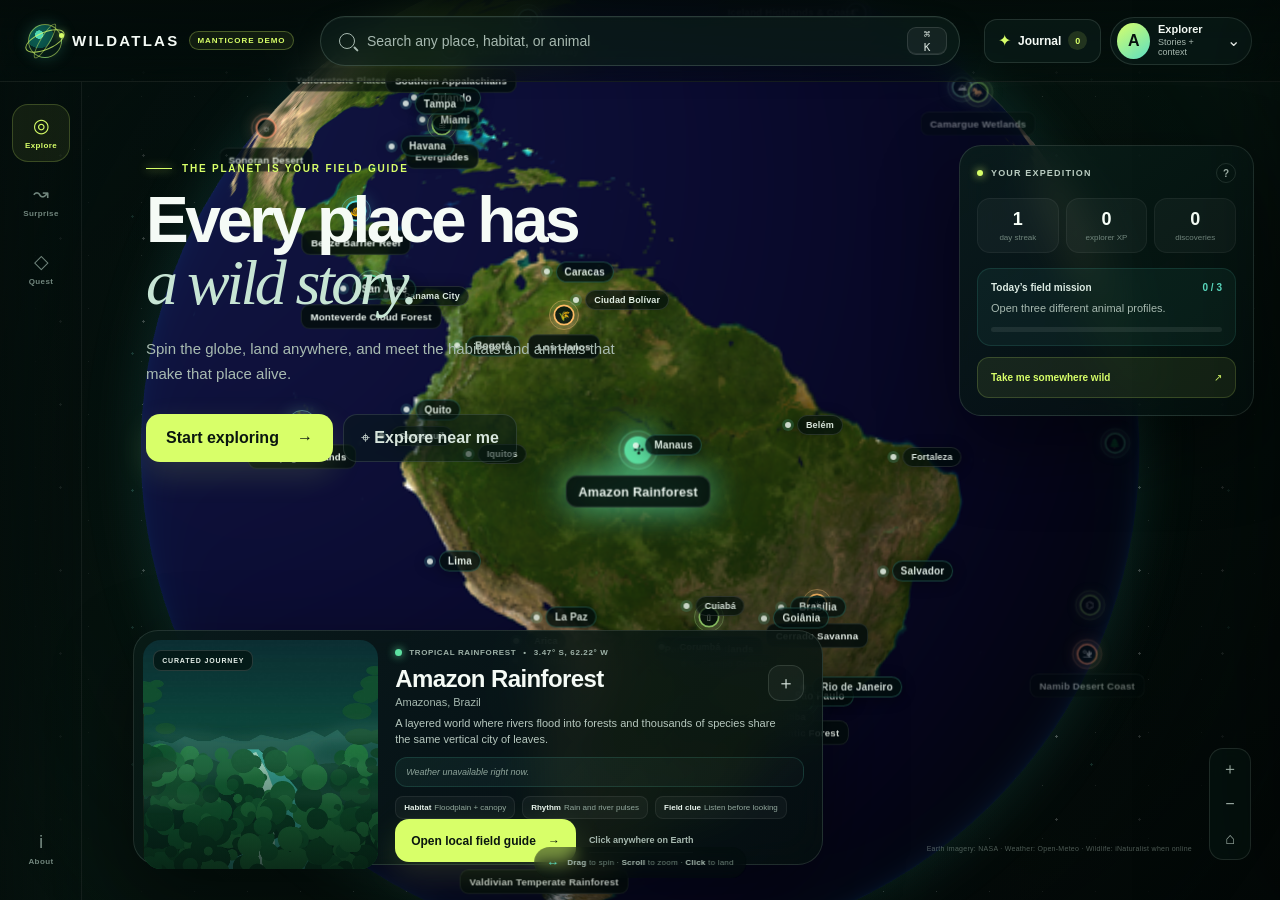
==== atlas.html @ d98843e4 "Initial commit: Manticore Field Node site and WildAtlas demo. Co-authored-by: Cursor <cursoragent@cu" ====
<!doctype html>
<html lang="en">
<head>
  <meta charset="utf-8" />
  <meta name="viewport" content="width=device-width, initial-scale=1, viewport-fit=cover" />
  <meta name="theme-color" content="#071410" />
  <meta name="description" content="WildAtlas is an immersive 3D globe and personalized wildlife encyclopedia prototype." />
  <title>WildAtlas Atlas — Habitat demo</title>
  <link rel="icon" href="data:image/svg+xml,%3Csvg xmlns='http://www.w3.org/2000/svg' viewBox='0 0 64 64'%3E%3Ccircle cx='32' cy='32' r='28' fill='%230b2a24'/%3E%3Cpath d='M18 35c8-1 8-10 16-12 8-2 13 5 15 10-2 11-10 18-20 18-6 0-11-3-15-7 1-3 2-6 4-9Z' fill='%23d8ff69'/%3E%3Cpath d='M14 28c4-10 13-16 23-15 1 4-1 7-5 9-7 3-8 7-18 6Z' fill='%235de0c5'/%3E%3C/svg%3E" />
  <link rel="stylesheet" href="atlas.css" />
</head>
<body>
  <div id="app" class="app-shell">
    <div class="space" aria-hidden="true"></div>
    <canvas id="globeCanvas" aria-label="Interactive three-dimensional globe. Drag to rotate, scroll to zoom, or click a location to explore nearby wildlife."></canvas>
    <div id="markerLayer" class="marker-layer" aria-hidden="false"></div>

    <header class="topbar">
      <button class="brand" id="homeButton" aria-label="WildAtlas home">
        <span class="brand-mark" aria-hidden="true"><span></span></span>
        <span class="brand-word">WILDATLAS</span>
        <span class="beta-pill">MANTICORE DEMO</span>
      </button>

      <button class="search-trigger" id="searchTrigger" aria-haspopup="dialog" aria-controls="searchOverlay">
        <span class="search-icon" aria-hidden="true"></span>
        <span class="search-placeholder">Search any place, habitat, or animal</span>
        <kbd><span class="desktop-key">⌘</span>K</kbd>
      </button>

      <div class="top-actions">
        <button class="icon-button journal-button" id="journalButton" aria-label="Open field journal">
          <span aria-hidden="true">✦</span>
          <span class="button-label">Journal</span>
          <span class="badge-count" id="journalCount">0</span>
        </button>
        <button class="profile-button" id="profileButton" aria-label="Open learning preferences" aria-expanded="false">
          <span class="profile-orbit" aria-hidden="true">A</span>
          <span class="profile-copy"><strong>Explorer</strong><small id="profileLevelLabel">Personalized</small></span>
          <span aria-hidden="true">⌄</span>
        </button>
      </div>
    </header>

    <nav class="side-rail" aria-label="Primary">
      <button class="rail-button active" data-nav="explore" aria-label="Explore globe" title="Explore">
        <span aria-hidden="true">◎</span><small>Explore</small>
      </button>
      <button class="rail-button" data-nav="surprise" aria-label="Surprise me with a location" title="Surprise me">
        <span aria-hidden="true">↝</span><small>Surprise</small>
      </button>
      <button class="rail-button" data-nav="quests" aria-label="View daily quest" title="Daily quest">
        <span aria-hidden="true">◇</span><small>Quest</small>
      </button>
      <button class="rail-button" data-nav="about" aria-label="About WildAtlas" title="About">
        <span aria-hidden="true">i</span><small>About</small>
      </button>
    </nav>

    <main class="experience" aria-live="polite">
      <section class="hero-copy" id="heroCopy">
        <p class="eyebrow"><span></span> THE PLANET IS YOUR FIELD GUIDE</p>
        <h1>Every place has<br /><em>a wild story.</em></h1>
        <p class="hero-sub">Spin the globe, land anywhere, and meet the habitats and animals that make that place alive.</p>
        <div class="hero-actions">
          <button class="primary-button" id="startExploring">Start exploring <span aria-hidden="true">→</span></button>
          <button class="ghost-button" id="useLocation"><span aria-hidden="true">⌖</span> Explore near me</button>
        </div>
      </section>

      <aside class="mission-card" id="missionCard" aria-label="Learning progress">
        <div class="mission-topline">
          <span class="live-dot"></span>
          <span>YOUR EXPEDITION</span>
          <button class="tiny-button" id="missionInfo" aria-label="About expeditions">?</button>
        </div>
        <div class="streak-row">
          <div><strong id="streakValue">1</strong><span>day streak</span></div>
          <div><strong id="xpValue">0</strong><span>explorer XP</span></div>
          <div><strong id="discoveriesValue">0</strong><span>discoveries</span></div>
        </div>
        <div class="quest-block">
          <div class="quest-heading"><span>Today’s field mission</span><strong id="questProgressLabel">0 / 3</strong></div>
          <p>Open three different animal profiles.</p>
          <div class="progress-track"><span id="questProgressBar"></span></div>
        </div>
        <button class="mission-button" id="surpriseButton">Take me somewhere wild <span aria-hidden="true">↗</span></button>
      </aside>

      <section class="place-card" id="placeCard" aria-label="Selected location">
        <div class="place-image-wrap">
          <img id="placeImage" src="assets/biome-rainforest.jpg" alt="Stylized tropical rainforest habitat" />
          <span class="image-badge" id="placeImageBadge">CURATED JOURNEY</span>
        </div>
        <div class="place-content">
          <div class="place-kicker">
            <span class="biome-dot" id="biomeDot"></span>
            <span id="placeBiome">Tropical rainforest</span>
            <span>•</span>
            <span id="placeCoords">3.47° S, 62.22° W</span>
          </div>
          <div class="place-title-row">
            <div>
              <h2 id="placeName">Amazon Rainforest</h2>
              <p id="placeRegion">Amazonas, Brazil</p>
            </div>
            <button class="round-save" id="savePlaceButton" aria-label="Save location to field journal">＋</button>
          </div>
          <p class="place-summary" id="placeSummary">A layered world where rivers flood into forests and thousands of species share the same vertical city of leaves.</p>
          <div class="place-weather" id="placeWeather" aria-live="polite">
            <span class="weather-loading">Loading local weather…</span>
          </div>
          <div class="place-stats" id="placeStats"></div>
          <div class="place-actions">
            <button class="primary-button compact" id="openGuideButton">Open local field guide <span aria-hidden="true">→</span></button>
            <button class="text-button" id="dropPinHint">Click anywhere on Earth</button>
          </div>
        </div>
      </section>
    </main>

    <div class="globe-hud" aria-label="Globe controls">
      <button id="zoomIn" aria-label="Zoom in">＋</button>
      <button id="zoomOut" aria-label="Zoom out">−</button>
      <button id="resetGlobe" aria-label="Reset globe view">⌂</button>
    </div>

    <div class="interaction-hint" id="interactionHint">
      <span class="drag-glyph" aria-hidden="true">↔</span>
      <span><strong>Drag</strong> to spin · <strong>Scroll</strong> to zoom · <strong>Click</strong> to land</span>
    </div>

    <div class="data-credit">Earth imagery: NASA · Weather: Open-Meteo · Wildlife: iNaturalist when online</div>

    <div class="profile-popover" id="profilePopover" hidden>
      <div class="popover-head">
        <div><small>YOUR LEARNING LENS</small><h3>Make every field guide yours</h3></div>
        <button class="close-mini" data-close="profile" aria-label="Close preferences">×</button>
      </div>
      <label class="field-label" for="learningLevel">Explanation depth</label>
      <select id="learningLevel">
        <option value="curious">Curious — visual and quick</option>
        <option value="explorer" selected>Explorer — stories and context</option>
        <option value="naturalist">Naturalist — scientific detail</option>
      </select>
      <fieldset>
        <legend>Prioritize what you love</legend>
        <div class="interest-grid" id="interestGrid">
          <label><input type="checkbox" value="Bird" /> <span>Birds</span></label>
          <label><input type="checkbox" value="Mammal" checked /> <span>Mammals</span></label>
          <label><input type="checkbox" value="Marine" /> <span>Ocean life</span></label>
          <label><input type="checkbox" value="Small life" /> <span>Tiny worlds</span></label>
          <label><input type="checkbox" value="Plant" /> <span>Plants</span></label>
        </div>
      </fieldset>
      <p class="privacy-note">Saved only in this browser. No account required.</p>
    </div>

    <div class="overlay search-overlay" id="searchOverlay" role="dialog" aria-modal="true" aria-labelledby="searchTitle" hidden>
      <div class="overlay-backdrop" data-close="search"></div>
      <section class="search-panel">
        <div class="search-panel-head">
          <div class="search-input-shell">
            <span class="search-icon" aria-hidden="true"></span>
            <input id="searchInput" type="search" autocomplete="off" spellcheck="false" placeholder="Try “Borneo”, “polar bear”, or 40.7, -74.0" aria-label="Search locations and animals" />
            <button id="clearSearch" aria-label="Clear search">×</button>
          </div>
          <button class="escape-button" data-close="search">ESC</button>
        </div>
        <div class="search-body">
          <div class="search-main">
            <div class="section-heading"><span id="searchTitle">Explore the living planet</span><small id="searchStatus">CURATED + LIVE PLACE SEARCH</small></div>
            <div id="searchResults" class="search-results"></div>
          </div>
          <aside class="search-aside">
            <p class="aside-label">FEATURED JOURNEYS</p>
            <div class="journey-list" id="journeyList"></div>
            <div class="search-tip"><span>⌁</span><p><strong>Land precisely</strong><br />Paste latitude and longitude to build a field guide around any point.</p></div>
          </aside>
        </div>
      </section>
    </div>

    <aside class="guide-panel" id="guidePanel" aria-hidden="true" aria-label="Local field guide">
      <div class="guide-scroll">
        <header class="guide-hero" id="guideHero">
          <div class="guide-hero-shade"></div>
          <button class="guide-close" id="closeGuide" aria-label="Close field guide">×</button>
          <div class="guide-hero-copy">
            <p id="guideEyebrow">LOCAL FIELD GUIDE</p>
            <h2 id="guideTitle">Amazon Rainforest</h2>
            <p id="guideSubtitle">Meet the neighbors who keep this habitat moving.</p>
            <div class="guide-meta" id="guideMeta"></div>
          </div>
        </header>
        <div class="guide-sticky">
          <div class="guide-tabs" role="tablist">
            <button class="active" role="tab" aria-selected="true" data-tab="species">Species</button>
            <button role="tab" aria-selected="false" data-tab="habitat">Habitat</button>
            <button role="tab" aria-selected="false" data-tab="mission">Field mission</button>
          </div>
          <div class="guide-tools">
            <button id="refreshLiveSpecies" class="sync-button"><span class="sync-dot"></span><span id="syncLabel">Load live sightings</span></button>
            <label class="radius-control">Radius
              <select id="radiusSelect">
                <option value="25">25 km</option>
                <option value="50" selected>50 km</option>
                <option value="100">100 km</option>
              </select>
            </label>
          </div>
        </div>
        <div class="guide-content" id="guideContent"></div>
      </div>
    </aside>

    <div class="overlay species-overlay" id="speciesOverlay" role="dialog" aria-modal="true" aria-labelledby="speciesName" hidden>
      <div class="overlay-backdrop" data-close="species"></div>
      <article class="species-modal">
        <button class="species-close" data-close="species" aria-label="Close animal profile">×</button>
        <div class="species-visual" id="speciesVisual">
          <div class="species-visual-shade"></div>
          <span class="species-big-icon" id="speciesBigIcon">🐆</span>
          <div class="photo-credit" id="photoCredit"></div>
        </div>
        <div class="species-body">
          <div class="species-topline"><span id="speciesGroup">MAMMAL</span><button id="saveSpeciesButton" class="save-species">☆ Save</button></div>
          <h2 id="speciesName">Jaguar</h2>
          <p class="scientific" id="speciesScientific">Panthera onca</p>
          <div class="personalized-badge" id="personalizedBadge">EXPLORER LENS</div>
          <p class="species-lede" id="speciesLede"></p>
          <div class="fact-grid" id="speciesFacts"></div>
          <section class="why-section">
            <h3>Why it belongs here</h3>
            <p id="speciesRole"></p>
          </section>
          <section class="look-section">
            <h3>Look and listen for</h3>
            <p id="speciesLook"></p>
          </section>
          <div class="mini-quiz" id="miniQuiz"></div>
        </div>
      </article>
    </div>

    <div class="overlay journal-overlay" id="journalOverlay" role="dialog" aria-modal="true" aria-labelledby="journalTitle" hidden>
      <div class="overlay-backdrop" data-close="journal"></div>
      <section class="journal-panel">
        <div class="journal-head">
          <div><small>YOUR PERSONAL ENCYCLOPEDIA</small><h2 id="journalTitle">Field journal</h2></div>
          <button data-close="journal" aria-label="Close field journal">×</button>
        </div>
        <div class="journal-summary" id="journalSummary"></div>
        <div class="journal-content" id="journalContent"></div>
      </section>
    </div>

    <div class="overlay about-overlay" id="aboutOverlay" role="dialog" aria-modal="true" aria-labelledby="aboutTitle" hidden>
      <div class="overlay-backdrop" data-close="about"></div>
      <section class="about-panel">
        <button data-close="about" class="about-close" aria-label="Close about panel">×</button>
        <p class="eyebrow"><span></span> FREE EDUCATION, BUILT FOR CURIOSITY</p>
        <h2 id="aboutTitle">A globe that becomes a living encyclopedia.</h2>
        <p>WildAtlas is an interactive product prototype: explore curated ecosystems, drop a pin anywhere, and—when online—load nearby community wildlife observations and photos.</p>
        <div class="about-grid">
          <div><strong>01</strong><h3>Explore spatially</h3><p>Place comes first. Habitat, climate, and species are connected in one view.</p></div>
          <div><strong>02</strong><h3>Learn your way</h3><p>Switch between quick visual explanations, narrative context, and scientific detail.</p></div>
          <div><strong>03</strong><h3>Collect wonder</h3><p>Save species, complete small missions, and build a personal field journal without an account.</p></div>
        </div>
        <div class="credits-box">
          <strong>Prototype data and imagery</strong>
          <p>NASA Blue Marble earth texture; optional live observations and photo attribution from iNaturalist; optional place search from Open-Meteo / GeoNames. Curated educational copy is illustrative and should be editorially reviewed before production use.</p>
        </div>
      </section>
    </div>

    <div class="toast" id="toast" role="status" aria-live="polite"></div>
  </div>

  <noscript><div class="noscript">WildAtlas needs JavaScript to render the interactive globe.</div></noscript>
  <script src="data/places.js" defer></script>
  <script src="data/habitat-extras.js" defer></script>
  <script src="data/content.js" defer></script>
  <script src="app.js" defer></script>
</body>
</html>
---- atlas.css ----
:root {
  color-scheme: dark;
  --bg: #06100e;
  --bg-deep: #030908;
  --panel: rgba(9, 25, 22, 0.78);
  --panel-strong: rgba(7, 22, 19, 0.94);
  --panel-soft: rgba(17, 42, 36, 0.6);
  --line: rgba(226, 255, 239, 0.12);
  --line-strong: rgba(226, 255, 239, 0.22);
  --text: #f5fbf6;
  --muted: #a7b9b0;
  --muted-2: #71867d;
  --lime: #d8ff69;
  --mint: #5de0c5;
  --blue: #55aaff;
  --amber: #ffbd66;
  --danger: #ff7c7c;
  --shadow: 0 28px 80px rgba(0, 0, 0, 0.42);
  --radius-xl: 30px;
  --radius-lg: 22px;
  --radius-md: 16px;
  --topbar-h: 82px;
  --rail-w: 82px;
  --ease: cubic-bezier(.2, .78, .2, 1);
}

* { box-sizing: border-box; }

html, body {
  width: 100%;
  height: 100%;
  margin: 0;
  overflow: hidden;
  background: var(--bg-deep);
  color: var(--text);
  font-family: Inter, ui-sans-serif, -apple-system, BlinkMacSystemFont, "Segoe UI", Helvetica, Arial, sans-serif;
  font-synthesis: none;
  text-rendering: optimizeLegibility;
}

button, input, select { font: inherit; }
button { color: inherit; }
button, a, select { -webkit-tap-highlight-color: transparent; }
button:focus-visible, input:focus-visible, select:focus-visible {
  outline: 2px solid var(--lime);
  outline-offset: 3px;
}

.app-shell {
  position: relative;
  width: 100%;
  height: 100%;
  min-height: 620px;
  isolation: isolate;
  overflow: hidden;
  background:
    radial-gradient(circle at 48% 45%, rgba(24, 87, 77, .18), transparent 33%),
    linear-gradient(145deg, #04100e 0%, #071711 45%, #030807 100%);
}

.space {
  position: absolute;
  inset: 0;
  z-index: -4;
  opacity: .8;
  background-image:
    radial-gradient(circle, rgba(255,255,255,.65) 0 1px, transparent 1.2px),
    radial-gradient(circle, rgba(119,224,203,.55) 0 1px, transparent 1.3px),
    radial-gradient(circle, rgba(255,255,255,.35) 0 .8px, transparent 1px);
  background-size: 83px 83px, 137px 137px, 53px 53px;
  background-position: 19px 31px, 64px 11px, 9px 17px;
  mask-image: radial-gradient(circle at center, black 0 58%, transparent 95%);
}

.space::after {
  content: "";
  position: absolute;
  inset: 0;
  background:
    radial-gradient(circle at 50% 50%, transparent 0 30%, rgba(1, 4, 4, .08) 55%, rgba(1, 4, 4, .7) 100%),
    linear-gradient(90deg, rgba(2,9,8,.55), transparent 25%, transparent 72%, rgba(2,9,8,.5));
}

#globeCanvas {
  position: absolute;
  inset: 0;
  z-index: -2;
  width: 100%;
  height: 100%;
  display: block;
  cursor: grab;
  touch-action: none;
  filter: drop-shadow(0 0 28px rgba(57, 180, 170, .16));
}

#globeCanvas:active { cursor: grabbing; }

.marker-layer {
  position: absolute;
  inset: 0;
  z-index: 2;
  pointer-events: none;
}

.globe-marker {
  --marker-color: var(--lime);
  position: absolute;
  width: 44px;
  height: 44px;
  margin: -22px 0 0 -22px;
  border: 0;
  background: transparent;
  pointer-events: auto;
  cursor: pointer;
  transform: translate3d(0,0,0) scale(.88);
  transition: opacity .18s linear, transform .25s var(--ease), filter .25s ease;
}

.globe-marker[hidden] { display: none; }
.globe-marker .pin-core {
  position: absolute;
  inset: 10px;
  border-radius: 50%;
  display: grid;
  place-items: center;
  background: rgba(4, 18, 16, .82);
  border: 2px solid var(--marker-color);
  box-shadow: 0 0 0 5px rgba(255,255,255,.06), 0 0 22px color-mix(in srgb, var(--marker-color) 48%, transparent);
  font-size: 11px;
  font-weight: 900;
}

.globe-marker .pin-pulse {
  position: absolute;
  inset: 5px;
  border-radius: 50%;
  border: 1px solid var(--marker-color);
  opacity: .4;
  animation: pulse-ring 2.4s ease-out infinite;
}

.globe-marker::after {
  content: attr(data-label);
  position: absolute;
  left: 50%;
  top: 44px;
  transform: translateX(-50%) translateY(-3px);
  white-space: nowrap;
  padding: 7px 10px;
  border: 1px solid var(--line);
  border-radius: 10px;
  background: rgba(4, 15, 13, .86);
  color: #eef8f1;
  font-size: 11px;
  font-weight: 750;
  letter-spacing: .02em;
  opacity: 0;
  pointer-events: none;
  transition: opacity .18s ease, transform .18s ease;
  backdrop-filter: blur(12px);
}

.globe-marker:hover::after,
.globe-marker:focus-visible::after,
.globe-marker.selected::after,
.globe-marker.label-open::after { opacity: 1; transform: translateX(-50%) translateY(0); }
.globe-marker:hover { transform: translate3d(0,0,0) scale(1.08); }
.globe-marker.selected { transform: translate3d(0,0,0) scale(1.15); filter: drop-shadow(0 0 16px var(--marker-color)); }
.globe-marker.selected .pin-core { background: var(--marker-color); color: #07110e; }

.place-label {
  position: absolute;
  z-index: 1;
  display: flex;
  align-items: center;
  gap: 6px;
  margin: 0;
  padding: 0;
  border: 0;
  background: transparent;
  color: #e7f4ec;
  cursor: pointer;
  pointer-events: none;
  opacity: 0;
  transform: translate(-50%, -50%);
  transition: opacity .18s ease, transform .18s ease;
  filter: drop-shadow(0 2px 8px rgba(0,0,0,.45));
}
.place-label.is-visible { pointer-events: auto; }
.place-label .place-dot {
  width: 6px;
  height: 6px;
  border-radius: 50%;
  background: rgba(232, 246, 236, .9);
  box-shadow: 0 0 0 3px rgba(93,224,197,.18);
  flex: 0 0 auto;
}
.place-label .place-name {
  padding: 4px 8px;
  border: 1px solid rgba(255,255,255,.12);
  border-radius: 999px;
  background: rgba(4, 16, 13, .72);
  backdrop-filter: blur(10px);
  font-size: 9px;
  font-weight: 700;
  letter-spacing: .02em;
  white-space: nowrap;
  max-width: 140px;
  overflow: hidden;
  text-overflow: ellipsis;
}
.place-label.rank-1 .place-name {
  font-size: 10px;
  font-weight: 800;
  background: rgba(4, 18, 15, .82);
  border-color: rgba(93,224,197,.28);
}
.place-label.rank-3 .place-name {
  font-size: 8px;
  font-weight: 650;
  color: rgba(230,242,234,.88);
}
.place-label:hover .place-name,
.place-label:focus-visible .place-name {
  border-color: rgba(216,255,105,.45);
  color: #f4ffe8;
}

@keyframes pulse-ring {
  0% { transform: scale(.7); opacity: .55; }
  75%, 100% { transform: scale(1.65); opacity: 0; }
}

.topbar {
  position: absolute;
  z-index: 20;
  left: 0;
  right: 0;
  top: 0;
  height: var(--topbar-h);
  display: grid;
  grid-template-columns: minmax(230px, 1fr) minmax(360px, 640px) minmax(230px, 1fr);
  align-items: center;
  gap: 24px;
  padding: 14px 28px;
  border-bottom: 1px solid rgba(230,255,240,.08);
  background: linear-gradient(180deg, rgba(3, 11, 9, .86), rgba(3, 11, 9, .38));
  backdrop-filter: blur(18px) saturate(1.1);
}

.brand {
  justify-self: start;
  display: inline-flex;
  align-items: center;
  gap: 10px;
  border: 0;
  background: none;
  cursor: pointer;
  padding: 5px 0;
}

.brand-mark {
  position: relative;
  width: 34px;
  height: 34px;
  border: 1px solid rgba(216,255,105,.5);
  border-radius: 50%;
  background: radial-gradient(circle at 32% 30%, #50d7b6 0 13%, #0b5a50 14% 43%, #08251f 44% 100%);
  box-shadow: inset -8px -5px 12px rgba(0,0,0,.35), 0 0 16px rgba(93,224,197,.22);
}

.brand-mark::before, .brand-mark::after {
  content: "";
  position: absolute;
  border: 1px solid rgba(216,255,105,.72);
  border-radius: 50%;
  inset: 7px -5px;
  transform: rotate(-23deg);
}
.brand-mark::after { inset: -4px 11px; transform: rotate(31deg); opacity: .65; }
.brand-mark span { position: absolute; width: 5px; height: 5px; background: var(--lime); border-radius: 50%; right: -3px; top: 8px; box-shadow: 0 0 8px var(--lime); }

.brand-word {
  font-size: 15px;
  font-weight: 850;
  letter-spacing: .15em;
}

.beta-pill {
  border: 1px solid rgba(216,255,105,.28);
  color: var(--lime);
  background: rgba(216,255,105,.07);
  border-radius: 999px;
  padding: 4px 7px;
  font-size: 8px;
  font-weight: 850;
  letter-spacing: .12em;
}

.search-trigger {
  width: 100%;
  height: 50px;
  display: flex;
  align-items: center;
  gap: 12px;
  padding: 0 12px 0 18px;
  border: 1px solid rgba(219,255,234,.16);
  border-radius: 999px;
  background: rgba(13, 31, 27, .66);
  color: var(--muted);
  cursor: text;
  box-shadow: inset 0 1px 0 rgba(255,255,255,.04), 0 8px 28px rgba(0,0,0,.12);
  transition: border-color .2s ease, background .2s ease, transform .2s ease;
}
.search-trigger:hover { border-color: rgba(216,255,105,.45); background: rgba(18,43,37,.78); transform: translateY(-1px); }
.search-placeholder { flex: 1; text-align: left; font-size: 14px; }
.search-trigger kbd {
  min-width: 40px;
  height: 28px;
  display: grid;
  place-items: center;
  border: 1px solid rgba(255,255,255,.12);
  border-radius: 9px;
  background: rgba(255,255,255,.05);
  color: #d9e5de;
  font-size: 11px;
  box-shadow: inset 0 -1px 0 rgba(255,255,255,.08);
}

.search-icon {
  width: 16px;
  height: 16px;
  border: 1.8px solid currentColor;
  border-radius: 50%;
  position: relative;
  flex: 0 0 auto;
}
.search-icon::after { content: ""; position: absolute; width: 6px; height: 1.8px; background: currentColor; right: -5px; bottom: -2px; transform: rotate(45deg); border-radius: 3px; }

.top-actions {
  justify-self: end;
  display: flex;
  align-items: center;
  gap: 9px;
}

.icon-button, .profile-button {
  border: 1px solid var(--line);
  background: rgba(13,31,27,.6);
  cursor: pointer;
  transition: border-color .2s ease, background .2s ease;
}
.icon-button:hover, .profile-button:hover { border-color: rgba(216,255,105,.35); background: rgba(19,43,37,.8); }

.icon-button {
  height: 44px;
  padding: 0 13px;
  border-radius: 13px;
  display: flex;
  align-items: center;
  gap: 7px;
  font-size: 12px;
  font-weight: 700;
}
.icon-button > span:first-child { color: var(--lime); font-size: 16px; }
.badge-count { min-width: 19px; height: 19px; padding: 0 5px; display: grid; place-items: center; border-radius: 999px; background: rgba(216,255,105,.13); color: var(--lime); font-size: 9px; }

.profile-button {
  height: 48px;
  padding: 4px 11px 4px 6px;
  border-radius: 999px;
  display: flex;
  align-items: center;
  gap: 8px;
}
.profile-orbit {
  width: 36px;
  height: 36px;
  border-radius: 50%;
  display: grid;
  place-items: center;
  background: linear-gradient(145deg, #d8ff69, #5de0c5);
  color: #07120f;
  font-weight: 900;
}
.profile-copy { display: grid; text-align: left; line-height: 1.1; }
.profile-copy strong { font-size: 11px; }
.profile-copy small { font-size: 9px; color: var(--muted); margin-top: 3px; }

.side-rail {
  position: absolute;
  z-index: 15;
  top: var(--topbar-h);
  bottom: 0;
  left: 0;
  width: var(--rail-w);
  padding: 22px 12px;
  display: flex;
  flex-direction: column;
  gap: 10px;
  border-right: 1px solid rgba(225,255,239,.07);
  background: linear-gradient(90deg, rgba(4,13,11,.72), rgba(4,13,11,.2));
}

.rail-button {
  width: 58px;
  min-height: 58px;
  padding: 9px 4px;
  border: 1px solid transparent;
  border-radius: 16px;
  background: transparent;
  color: var(--muted-2);
  cursor: pointer;
  display: grid;
  place-items: center;
  gap: 3px;
  transition: color .2s ease, border-color .2s ease, background .2s ease;
}
.rail-button > span { font-size: 19px; line-height: 1; }
.rail-button small { font-size: 8px; letter-spacing: .05em; font-weight: 750; }
.rail-button:hover { color: #d8e7de; background: rgba(255,255,255,.04); }
.rail-button.active { color: var(--lime); border-color: rgba(216,255,105,.2); background: rgba(216,255,105,.07); }
.rail-button:last-child { margin-top: auto; }

.experience { position: absolute; inset: var(--topbar-h) 0 0 var(--rail-w); z-index: 4; pointer-events: none; }
.experience button, .experience a, .mission-card, .place-card { pointer-events: auto; }

.hero-copy {
  position: absolute;
  left: clamp(38px, 5vw, 92px);
  top: clamp(65px, 9vh, 118px);
  width: min(530px, 40vw);
  transition: opacity .45s ease, transform .45s var(--ease);
}
.hero-copy.dimmed { opacity: .18; transform: translateY(-8px); pointer-events: none; }
.eyebrow {
  margin: 0 0 15px;
  display: flex;
  align-items: center;
  gap: 10px;
  color: var(--lime);
  font-size: 10px;
  font-weight: 850;
  letter-spacing: .18em;
}
.eyebrow span { width: 26px; height: 1px; background: currentColor; box-shadow: 0 0 10px currentColor; }
.hero-copy h1 {
  margin: 0;
  font-size: clamp(45px, 5vw, 78px);
  line-height: .97;
  letter-spacing: -.055em;
  font-weight: 780;
  text-wrap: balance;
}
.hero-copy h1 em { font-family: Georgia, "Times New Roman", serif; font-weight: 400; color: #c7e5d4; }
.hero-sub { width: min(480px, 100%); margin: 23px 0 0; color: #a8bbb1; line-height: 1.65; font-size: 15px; }
.hero-actions { margin-top: 27px; display: flex; gap: 10px; flex-wrap: wrap; }

.primary-button, .ghost-button, .mission-button, .text-button {
  border: 0;
  cursor: pointer;
  font-weight: 800;
  transition: transform .2s var(--ease), filter .2s ease, background .2s ease, border-color .2s ease;
}
.primary-button {
  min-height: 48px;
  padding: 0 20px;
  display: inline-flex;
  align-items: center;
  justify-content: center;
  gap: 18px;
  border-radius: 14px;
  background: var(--lime);
  color: #0a160f;
  box-shadow: 0 12px 32px rgba(216,255,105,.14);
}
.primary-button:hover { transform: translateY(-2px); filter: brightness(1.04); }
.primary-button.compact { min-height: 43px; padding: 0 16px; gap: 12px; font-size: 12px; }
.ghost-button {
  min-height: 48px;
  padding: 0 17px;
  border: 1px solid var(--line);
  border-radius: 14px;
  background: rgba(9,27,23,.55);
  color: #d7e5dc;
}
.ghost-button:hover { border-color: rgba(216,255,105,.35); transform: translateY(-2px); }

.mission-card {
  position: absolute;
  top: clamp(44px, 7vh, 78px);
  right: 26px;
  width: 295px;
  padding: 17px;
  border: 1px solid var(--line);
  border-radius: var(--radius-lg);
  background: linear-gradient(145deg, rgba(10,31,26,.82), rgba(5,17,15,.7));
  box-shadow: var(--shadow);
  backdrop-filter: blur(18px) saturate(1.15);
}
.mission-topline { display: flex; align-items: center; gap: 8px; color: #bacdc2; font-size: 9px; font-weight: 850; letter-spacing: .13em; }
.live-dot { width: 6px; height: 6px; border-radius: 50%; background: var(--lime); box-shadow: 0 0 9px var(--lime); }
.tiny-button { margin-left: auto; width: 20px; height: 20px; padding: 0; border: 1px solid var(--line); border-radius: 50%; background: transparent; color: var(--muted); cursor: pointer; font-size: 10px; }
.streak-row { display: grid; grid-template-columns: repeat(3, 1fr); gap: 7px; margin: 15px 0; }
.streak-row > div { padding: 10px 6px; border-radius: 13px; background: rgba(255,255,255,.035); border: 1px solid rgba(255,255,255,.05); text-align: center; }
.streak-row strong { display: block; font-size: 18px; color: #f7fff8; }
.streak-row span { display: block; margin-top: 3px; color: var(--muted-2); font-size: 8px; }
.quest-block { padding: 13px; border: 1px solid rgba(93,224,197,.13); border-radius: 14px; background: rgba(93,224,197,.055); }
.quest-heading { display: flex; justify-content: space-between; gap: 10px; font-size: 10px; color: #dcebe3; font-weight: 750; }
.quest-heading strong { color: var(--mint); }
.quest-block p { margin: 8px 0 11px; color: var(--muted); font-size: 11px; line-height: 1.4; }
.progress-track { height: 5px; overflow: hidden; background: rgba(255,255,255,.08); border-radius: 99px; }
.progress-track span { display: block; height: 100%; width: 0; background: linear-gradient(90deg, var(--mint), var(--lime)); border-radius: inherit; transition: width .45s var(--ease); }
.mission-button { width: 100%; min-height: 41px; margin-top: 11px; padding: 0 13px; border: 1px solid rgba(216,255,105,.18); border-radius: 12px; background: rgba(216,255,105,.08); color: var(--lime); display: flex; justify-content: space-between; align-items: center; font-size: 10px; }
.mission-button:hover { background: rgba(216,255,105,.13); transform: translateY(-1px); }

.place-card {
  position: absolute;
  left: clamp(25px, 4vw, 62px);
  bottom: 35px;
  width: min(690px, calc(100vw - 480px));
  min-width: 570px;
  height: 235px;
  padding: 9px;
  display: grid;
  grid-template-columns: 235px 1fr;
  gap: 17px;
  border: 1px solid var(--line);
  border-radius: 25px;
  background: linear-gradient(135deg, rgba(9,27,23,.9), rgba(5,16,14,.78));
  box-shadow: var(--shadow);
  backdrop-filter: blur(19px) saturate(1.15);
  transition: transform .45s var(--ease), opacity .35s ease, width .4s var(--ease);
}
.place-card.bump { animation: card-bump .42s var(--ease); }
@keyframes card-bump { 0%{transform:translateY(8px);opacity:.5}100%{transform:translateY(0);opacity:1} }
.place-image-wrap { position: relative; border-radius: 18px; overflow: hidden; min-width: 0; }
.place-image-wrap::after { content:""; position:absolute; inset:0; background:linear-gradient(180deg,transparent 35%,rgba(2,10,8,.72)); }
.place-image-wrap img { width: 100%; height: 100%; object-fit: cover; display: block; transition: transform 7s ease; }
.place-card:hover .place-image-wrap img { transform: scale(1.05); }
.image-badge { position: absolute; z-index: 2; left: 10px; top: 10px; padding: 6px 8px; border-radius: 8px; background: rgba(3,14,12,.66); border: 1px solid rgba(255,255,255,.14); color: #e4eee8; font-size: 7px; font-weight: 850; letter-spacing: .12em; backdrop-filter: blur(9px); }
.place-content { padding: 8px 9px 7px 0; min-width: 0; display: flex; flex-direction: column; }
.place-kicker { display: flex; align-items: center; gap: 7px; color: #9eb2a8; font-size: 8px; font-weight: 800; letter-spacing: .08em; text-transform: uppercase; }
.biome-dot { width: 7px; height: 7px; border-radius: 50%; background: var(--lime); box-shadow: 0 0 8px currentColor; }
.place-title-row { margin-top: 8px; display: flex; justify-content: space-between; gap: 12px; align-items: flex-start; }
.place-title-row h2 { margin: 0; font-size: 24px; letter-spacing: -.025em; }
.place-title-row p { margin: 3px 0 0; color: var(--muted); font-size: 11px; }
.round-save { flex: 0 0 auto; width: 36px; height: 36px; padding: 0; border: 1px solid var(--line); border-radius: 12px; background: rgba(255,255,255,.04); color: #d8e5de; cursor: pointer; font-size: 18px; }
.round-save.saved { background: var(--lime); color: #0b160f; border-color: var(--lime); }
.place-summary { margin: 8px 0 9px; color: #b7c8bf; font-size: 11px; line-height: 1.45; max-width: 95%; }
.place-weather {
  display: flex;
  flex-wrap: wrap;
  align-items: center;
  gap: 8px 12px;
  margin: 0 0 9px;
  padding: 8px 10px;
  border: 1px solid rgba(93,224,197,.14);
  border-radius: 12px;
  background: linear-gradient(135deg, rgba(93,224,197,.07), rgba(255,255,255,.02));
  color: #c5d8ce;
  font-size: 9px;
  line-height: 1.35;
}
.place-weather .weather-main {
  display: flex;
  align-items: baseline;
  gap: 7px;
  min-width: 0;
}
.place-weather .weather-temp {
  color: #eef8f1;
  font-size: 18px;
  font-weight: 800;
  letter-spacing: -.03em;
}
.place-weather .weather-condition { color: #d7ebe0; font-weight: 700; }
.place-weather .weather-meta {
  display: flex;
  flex-wrap: wrap;
  gap: 6px 10px;
  color: #93a99e;
}
.place-weather .weather-meta b { color: #dcece3; font-weight: 750; }
.place-weather .weather-loading,
.place-weather .weather-error { color: #8fa59b; font-style: italic; }
.place-stats { display: flex; gap: 7px; flex-wrap: wrap; }
.habitat-weather {
  display: grid;
  grid-template-columns: 1.1fr 1fr;
  gap: 10px;
  padding: 14px;
  border: 1px solid rgba(93,224,197,.16);
  border-radius: 16px;
  background: rgba(93,224,197,.05);
}
.habitat-weather-now { display: grid; gap: 6px; align-content: start; }
.habitat-weather-now small { color: var(--lime); font-size: 8px; font-weight: 850; letter-spacing: .14em; }
.habitat-weather-now strong { font-size: 28px; letter-spacing: -.03em; }
.habitat-weather-now p { margin: 0; color: #d5e7dd; font-size: 12px; }
.habitat-weather-now span { color: var(--muted); font-size: 10px; line-height: 1.45; }
.habitat-forecast { display: grid; gap: 7px; }
.forecast-day {
  display: grid;
  grid-template-columns: 52px 1fr auto;
  gap: 8px;
  align-items: center;
  padding: 8px 10px;
  border: 1px solid var(--line);
  border-radius: 11px;
  background: rgba(3,14,12,.34);
  color: #c2d3ca;
  font-size: 10px;
}
.forecast-day b { color: #e7f3ec; }
.forecast-day em { color: var(--muted); font-style: normal; }
.stat-chip { padding: 6px 8px; border-radius: 8px; border: 1px solid rgba(255,255,255,.07); background: rgba(255,255,255,.035); color: #92a79d; font-size: 8px; }
.stat-chip strong { color: #e8f4ed; margin-right: 3px; }
.place-actions { margin-top: auto; display: flex; align-items: center; gap: 13px; }
.text-button { background: transparent; color: var(--muted); font-size: 9px; padding: 7px 0; border-bottom: 1px solid rgba(255,255,255,.12); }
.text-button:hover { color: var(--lime); border-color: var(--lime); }

.globe-hud {
  position: absolute;
  z-index: 8;
  right: 29px;
  bottom: 40px;
  width: 42px;
  padding: 4px;
  display: grid;
  gap: 3px;
  border: 1px solid var(--line);
  border-radius: 14px;
  background: rgba(6,20,17,.7);
  backdrop-filter: blur(12px);
}
.globe-hud button { width: 32px; height: 32px; padding: 0; border: 0; border-radius: 9px; background: transparent; color: #a9bbb2; cursor: pointer; font-size: 16px; }
.globe-hud button:hover { background: rgba(216,255,105,.09); color: var(--lime); }

.interaction-hint {
  position: absolute;
  z-index: 6;
  left: 50%;
  bottom: 22px;
  transform: translateX(-50%);
  padding: 8px 12px;
  display: flex;
  align-items: center;
  gap: 8px;
  border-radius: 999px;
  color: #6f857a;
  background: rgba(4,15,13,.46);
  font-size: 8px;
  letter-spacing: .03em;
  backdrop-filter: blur(8px);
  transition: opacity .3s ease;
}
.interaction-hint strong { color: #aabeb3; }
.drag-glyph { color: var(--mint); font-size: 13px; }
.data-credit { position: absolute; right: 88px; bottom: 48px; z-index: 5; color: rgba(180,202,191,.42); font-size: 7px; letter-spacing: .04em; }

.profile-popover {
  position: absolute;
  z-index: 60;
  right: 27px;
  top: 72px;
  width: 350px;
  padding: 18px;
  border: 1px solid var(--line-strong);
  border-radius: 20px;
  background: rgba(7,22,19,.97);
  box-shadow: var(--shadow);
  backdrop-filter: blur(20px);
}
.profile-popover[hidden] { display: none; }
.popover-head { display: flex; justify-content: space-between; gap: 12px; }
.popover-head small { color: var(--lime); font-size: 8px; font-weight: 850; letter-spacing: .13em; }
.popover-head h3 { margin: 5px 0 17px; font-size: 17px; }
.close-mini { width: 28px; height: 28px; border: 1px solid var(--line); border-radius: 9px; background: transparent; color: var(--muted); cursor: pointer; }
.field-label, .profile-popover legend { display: block; margin: 5px 0 8px; color: #a8bbb0; font-size: 9px; font-weight: 800; letter-spacing: .08em; text-transform: uppercase; }
.profile-popover select, .radius-control select {
  width: 100%;
  border: 1px solid var(--line);
  border-radius: 11px;
  background: rgba(255,255,255,.05);
  color: #e8f1ec;
  padding: 10px 12px;
}
.profile-popover fieldset { margin: 17px 0 0; padding: 0; border: 0; }
.interest-grid { display: grid; grid-template-columns: 1fr 1fr; gap: 7px; }
.interest-grid label { position: relative; }
.interest-grid input { position: absolute; opacity: 0; pointer-events: none; }
.interest-grid span { display: block; padding: 9px 10px; border: 1px solid var(--line); border-radius: 10px; color: var(--muted); font-size: 10px; cursor: pointer; }
.interest-grid input:checked + span { border-color: rgba(216,255,105,.4); background: rgba(216,255,105,.09); color: var(--lime); }
.privacy-note { margin: 14px 0 0; color: var(--muted-2); font-size: 8px; }

.overlay {
  position: fixed;
  inset: 0;
  z-index: 100;
  display: grid;
  place-items: center;
}
.overlay[hidden] { display: none; }
.overlay-backdrop { position: absolute; inset: 0; background: rgba(1,7,6,.72); backdrop-filter: blur(12px); animation: fade-in .2s ease both; }
@keyframes fade-in { from { opacity:0 } to { opacity:1 } }

.search-panel {
  position: relative;
  z-index: 1;
  width: min(1050px, calc(100vw - 64px));
  height: min(710px, calc(100vh - 80px));
  border: 1px solid var(--line-strong);
  border-radius: 26px;
  background: rgba(6,20,17,.97);
  box-shadow: 0 40px 120px rgba(0,0,0,.55);
  overflow: hidden;
  animation: panel-in .32s var(--ease) both;
}
@keyframes panel-in { from{opacity:0;transform:translateY(18px) scale(.985)} to{opacity:1;transform:none} }
.search-panel-head { height: 82px; padding: 15px 19px; display: flex; align-items: center; gap: 12px; border-bottom: 1px solid var(--line); background: rgba(255,255,255,.015); }
.search-input-shell { height: 52px; flex: 1; display: flex; align-items: center; gap: 13px; padding: 0 14px 0 18px; border: 1px solid rgba(216,255,105,.22); border-radius: 15px; background: rgba(255,255,255,.045); color: var(--lime); }
.search-input-shell input { flex: 1; min-width: 0; border: 0; outline: 0; background: transparent; color: #f4faf6; font-size: 15px; }
.search-input-shell input::placeholder { color: #6f8479; }
.search-input-shell button { width: 28px; height: 28px; border: 0; border-radius: 8px; background: rgba(255,255,255,.06); color: var(--muted); cursor: pointer; }
.escape-button { height: 38px; padding: 0 12px; border: 1px solid var(--line); border-radius: 10px; background: transparent; color: var(--muted); cursor: pointer; font-size: 9px; letter-spacing: .12em; }
.search-body { height: calc(100% - 82px); display: grid; grid-template-columns: 1fr 310px; }
.search-main { min-width: 0; padding: 24px 22px; overflow: auto; }
.search-aside { padding: 24px 18px; border-left: 1px solid var(--line); background: rgba(255,255,255,.016); overflow: auto; }
.section-heading { display: flex; justify-content: space-between; align-items: baseline; gap: 14px; margin-bottom: 13px; }
.section-heading > span { font-size: 13px; font-weight: 800; }
.section-heading small, .aside-label { color: var(--muted-2); font-size: 8px; letter-spacing: .12em; font-weight: 800; }
.search-results { display: grid; gap: 8px; }
.search-empty { padding: 55px 24px; border: 1px dashed var(--line); border-radius: 17px; text-align: center; color: var(--muted); }
.search-empty strong { display: block; margin-bottom: 6px; color: #e5eee9; }
.result-group-label { margin: 15px 0 5px; color: var(--muted-2); font-size: 8px; font-weight: 850; letter-spacing: .13em; }
.result-row {
  width: 100%;
  min-height: 68px;
  padding: 9px;
  display: grid;
  grid-template-columns: 52px 1fr auto;
  gap: 12px;
  align-items: center;
  text-align: left;
  border: 1px solid transparent;
  border-radius: 14px;
  background: rgba(255,255,255,.025);
  cursor: pointer;
}
.result-row:hover, .result-row:focus-visible { border-color: rgba(216,255,105,.22); background: rgba(216,255,105,.055); }
.result-thumb { width: 52px; height: 52px; border-radius: 11px; overflow: hidden; display: grid; place-items: center; background: rgba(93,224,197,.1); font-size: 22px; }
.result-thumb img { width:100%; height:100%; object-fit:cover; }
.result-copy { min-width: 0; }
.result-copy strong { display: block; font-size: 12px; white-space: nowrap; overflow: hidden; text-overflow: ellipsis; }
.result-copy span { display: block; margin-top: 4px; color: var(--muted); font-size: 9px; white-space: nowrap; overflow: hidden; text-overflow: ellipsis; }
.result-meta { color: var(--muted-2); font-size: 8px; text-align: right; }
.result-meta b { display: block; color: var(--lime); font-size: 11px; margin-bottom: 3px; }
.journey-list { display: grid; gap: 9px; }
.journey-card { position: relative; min-height: 96px; padding: 13px; overflow: hidden; border: 1px solid var(--line); border-radius: 14px; background-size: cover; background-position: center; cursor: pointer; text-align: left; }
.journey-card::before { content:""; position:absolute; inset:0; background:linear-gradient(90deg,rgba(3,13,11,.92),rgba(3,13,11,.25)); }
.journey-card > * { position: relative; z-index: 1; }
.journey-card small { color: var(--lime); font-size: 7px; letter-spacing: .1em; font-weight: 850; }
.journey-card strong { display: block; margin-top: 8px; font-size: 13px; }
.journey-card span { display: block; margin-top: 3px; color: #b3c3ba; font-size: 8px; }
.search-tip { margin-top: 16px; padding: 13px; display: flex; gap: 11px; border: 1px solid rgba(93,224,197,.12); border-radius: 14px; background: rgba(93,224,197,.045); color: var(--muted); }
.search-tip > span { color: var(--mint); font-size: 20px; }
.search-tip p { margin: 0; font-size: 9px; line-height: 1.5; }
.search-tip strong { color: #e6f2eb; }

.guide-panel {
  position: fixed;
  z-index: 75;
  top: 0;
  right: 0;
  bottom: 0;
  width: min(720px, 100vw);
  border-left: 1px solid var(--line-strong);
  background: #081713;
  box-shadow: -35px 0 100px rgba(0,0,0,.5);
  transform: translateX(105%);
  transition: transform .5s var(--ease);
  overflow: hidden;
}
.guide-panel.open { transform: translateX(0); }
.guide-scroll { height: 100%; overflow: auto; overscroll-behavior: contain; }
.guide-hero { position: relative; min-height: 330px; padding: 26px; display: flex; align-items: flex-end; background-size: cover; background-position: center; }
.guide-hero-shade { position:absolute; inset:0; background:linear-gradient(180deg,rgba(1,7,6,.12),rgba(2,10,8,.92)); }
.guide-close { position:absolute; z-index:2; right:20px; top:20px; width:42px; height:42px; border:1px solid rgba(255,255,255,.18); border-radius:13px; background:rgba(3,14,12,.6); color:#fff; cursor:pointer; backdrop-filter:blur(9px); font-size:20px; }
.guide-hero-copy { position:relative; z-index:1; max-width:580px; }
.guide-hero-copy > p:first-child { margin:0 0 9px; color:var(--lime); font-size:9px; font-weight:850; letter-spacing:.15em; }
.guide-hero-copy h2 { margin:0; font-size:42px; line-height:1; letter-spacing:-.045em; }
.guide-hero-copy > p:nth-of-type(2) { margin:12px 0 0; max-width:520px; color:#c0d0c7; font-size:13px; line-height:1.55; }
.guide-meta { margin-top:15px; display:flex; gap:7px; flex-wrap:wrap; }
.guide-meta span { padding:7px 9px; border:1px solid rgba(255,255,255,.13); border-radius:9px; background:rgba(3,13,11,.5); color:#c3d2ca; font-size:8px; backdrop-filter:blur(8px); }
.guide-sticky { position:sticky; top:0; z-index:5; padding:12px 19px; border-bottom:1px solid var(--line); background:rgba(8,23,19,.94); backdrop-filter:blur(18px); display:flex; justify-content:space-between; align-items:center; gap:16px; }
.guide-tabs { display:flex; gap:4px; }
.guide-tabs button { min-height:37px; padding:0 13px; border:1px solid transparent; border-radius:10px; background:transparent; color:var(--muted); cursor:pointer; font-size:10px; font-weight:750; }
.guide-tabs button.active { color:var(--lime); background:rgba(216,255,105,.075); border-color:rgba(216,255,105,.16); }
.guide-tools { display:flex; align-items:center; gap:8px; }
.sync-button { height:36px; padding:0 11px; display:flex; align-items:center; gap:7px; border:1px solid rgba(93,224,197,.16); border-radius:10px; background:rgba(93,224,197,.06); color:var(--mint); cursor:pointer; font-size:8px; font-weight:800; }
.sync-button.loading .sync-dot { animation: blink .7s ease infinite alternate; }
@keyframes blink { to{opacity:.2} }
.sync-dot { width:6px; height:6px; border-radius:50%; background:currentColor; box-shadow:0 0 7px currentColor; }
.radius-control { display:flex; align-items:center; gap:6px; color:var(--muted); font-size:8px; }
.radius-control select { width:auto; padding:7px 8px; font-size:8px; }
.guide-content { padding:23px 22px 50px; }
.content-intro { margin-bottom:17px; display:flex; justify-content:space-between; gap:20px; align-items:flex-end; }
.content-intro h3 { margin:0; font-size:19px; }
.content-intro p { margin:5px 0 0; color:var(--muted); font-size:10px; line-height:1.5; }
.content-intro small { color:var(--muted-2); font-size:8px; }
.species-grid { display:grid; grid-template-columns:repeat(2,minmax(0,1fr)); gap:11px; }
.species-card { position:relative; min-height:225px; overflow:hidden; padding:0; border:1px solid var(--line); border-radius:18px; background:#102821; cursor:pointer; text-align:left; }
.species-card:hover { border-color:rgba(216,255,105,.3); transform:translateY(-2px); }
.species-card-media { position:absolute; inset:0; background-size:cover; background-position:center; transition:transform .45s var(--ease); }
.species-card:hover .species-card-media { transform:scale(1.035); }
.species-card-media::after { content:""; position:absolute; inset:0; background:linear-gradient(180deg,rgba(2,10,8,.05) 20%,rgba(2,10,8,.92) 90%); }
.species-card-icon { position:absolute; left:18px; top:17px; z-index:1; font-size:34px; filter:drop-shadow(0 5px 12px rgba(0,0,0,.45)); }
.species-card-copy { position:absolute; z-index:1; left:16px; right:16px; bottom:15px; }
.species-card-copy small { color:var(--lime); font-size:7px; font-weight:850; letter-spacing:.12em; }
.species-card-copy strong { display:block; margin-top:5px; font-size:16px; }
.species-card-copy em { display:block; margin-top:2px; color:#aebfb6; font-size:9px; font-style:italic; }
.species-card-count { position:absolute; right:11px; top:11px; z-index:1; padding:5px 7px; border-radius:8px; background:rgba(3,14,12,.62); border:1px solid rgba(255,255,255,.1); color:#dbe7e0; font-size:7px; backdrop-filter:blur(8px); }
.live-banner { margin-bottom:13px; padding:10px 12px; display:flex; gap:9px; align-items:center; border:1px solid rgba(93,224,197,.13); border-radius:12px; background:rgba(93,224,197,.05); color:#9fc3b7; font-size:9px; line-height:1.45; }
.live-banner strong { color:var(--mint); }
.skeleton-card { min-height:225px; border-radius:18px; background:linear-gradient(90deg,rgba(255,255,255,.035),rgba(255,255,255,.075),rgba(255,255,255,.035)); background-size:200% 100%; animation:shimmer 1.2s linear infinite; }
@keyframes shimmer { to{background-position:-200% 0} }
.error-card { padding:26px; border:1px dashed rgba(255,124,124,.25); border-radius:16px; color:#c8aaa7; text-align:center; }
.error-card button { margin-top:12px; padding:9px 12px; border:1px solid var(--line); border-radius:10px; background:rgba(255,255,255,.04); color:#e9f2ed; cursor:pointer; }
.habitat-story { display:grid; gap:14px; }
.story-lede { font-family:Georgia,serif; font-size:28px; line-height:1.28; color:#d9ece0; letter-spacing:-.025em; }
.habitat-meta-row { display:grid; grid-template-columns:repeat(3,minmax(0,1fr)); gap:10px; }
.habitat-meta { padding:12px 13px; border:1px solid var(--line); border-radius:14px; background:rgba(255,255,255,.03); }
.habitat-meta span { display:block; color:var(--lime); font-size:7px; font-weight:850; letter-spacing:.14em; }
.habitat-meta strong { display:block; margin-top:6px; color:#d7e7de; font-size:10px; font-weight:650; line-height:1.45; }
.story-grid { display:grid; grid-template-columns:repeat(2,1fr); gap:11px; }
.story-card { padding:17px; border:1px solid var(--line); border-radius:16px; background:rgba(255,255,255,.025); }
.story-card span { color:var(--lime); font-size:8px; font-weight:850; letter-spacing:.12em; }
.story-card h4 { margin:8px 0 6px; font-size:14px; }
.story-card p { margin:0; color:var(--muted); font-size:10px; line-height:1.55; }
.nearby-places { padding:14px; border:1px solid rgba(93,224,197,.16); border-radius:16px; background:rgba(93,224,197,.04); }
.nearby-places-head { display:flex; flex-wrap:wrap; justify-content:space-between; gap:8px; margin-bottom:10px; }
.nearby-places-head small { color:var(--lime); font-size:8px; font-weight:850; letter-spacing:.14em; }
.nearby-places-head strong { color:#b9cec4; font-size:10px; font-weight:600; }
.nearby-place-grid { display:grid; grid-template-columns:repeat(2,minmax(0,1fr)); gap:8px; }
.nearby-place-chip {
  display:grid; gap:3px; padding:10px 11px; border:1px solid var(--line); border-radius:12px;
  background:rgba(3,14,12,.4); color:inherit; text-align:left; cursor:pointer;
}
.nearby-place-chip strong { font-size:11px; }
.nearby-place-chip span { color:var(--muted); font-size:9px; }
.nearby-place-chip:hover { border-color:rgba(216,255,105,.35); background:rgba(216,255,105,.06); }
@media (max-width: 900px) {
  .habitat-meta-row { grid-template-columns:1fr; }
  .nearby-place-grid { grid-template-columns:1fr; }
  .habitat-weather { grid-template-columns:1fr; }
}
.mission-sheet { padding:20px; border:1px solid rgba(216,255,105,.18); border-radius:18px; background:linear-gradient(145deg,rgba(216,255,105,.08),rgba(93,224,197,.035)); }
.mission-sheet h3 { margin:0; font-size:25px; }
.mission-sheet > p { color:var(--muted); line-height:1.6; }
.mission-steps { display:grid; gap:8px; margin-top:16px; }
.mission-step { padding:13px; display:flex; align-items:center; gap:12px; border:1px solid var(--line); border-radius:12px; background:rgba(3,14,12,.34); }
.mission-step b { width:28px; height:28px; display:grid; place-items:center; border-radius:50%; background:rgba(216,255,105,.12); color:var(--lime); }
.mission-step span { color:#bdccc4; font-size:10px; }

.species-modal {
  position: relative;
  z-index: 1;
  width: min(970px, calc(100vw - 52px));
  height: min(720px, calc(100vh - 52px));
  display: grid;
  grid-template-columns: 43% 57%;
  overflow: hidden;
  border: 1px solid var(--line-strong);
  border-radius: 27px;
  background: #071612;
  box-shadow: 0 40px 130px rgba(0,0,0,.62);
  animation: panel-in .32s var(--ease) both;
}
.species-close { position:absolute; z-index:4; right:18px; top:18px; width:40px; height:40px; border:1px solid var(--line); border-radius:12px; background:rgba(4,16,13,.7); color:#fff; cursor:pointer; font-size:20px; backdrop-filter:blur(8px); }
.species-visual { position:relative; min-width:0; background-size:cover; background-position:center; display:flex; align-items:center; justify-content:center; }
.species-visual-shade { position:absolute; inset:0; background:linear-gradient(180deg,rgba(2,8,7,.05),rgba(2,8,7,.7)); }
.species-big-icon { position:relative; z-index:1; font-size:110px; filter:drop-shadow(0 20px 24px rgba(0,0,0,.45)); }
.photo-credit { position:absolute; z-index:2; left:16px; right:16px; bottom:14px; color:rgba(235,245,239,.65); font-size:7px; line-height:1.4; }
.photo-credit a { color:rgba(235,245,239,.9); text-decoration:underline; text-underline-offset:2px; }
.species-body { padding:38px 40px 60px; overflow:auto; }
.species-topline { display:flex; justify-content:space-between; gap:12px; align-items:center; }
.species-topline > span { color:var(--lime); font-size:8px; font-weight:850; letter-spacing:.15em; }
.save-species { height:34px; padding:0 11px; border:1px solid var(--line); border-radius:10px; background:rgba(255,255,255,.035); color:#d8e5dd; cursor:pointer; font-size:9px; }
.save-species.saved { background:rgba(216,255,105,.11); border-color:rgba(216,255,105,.32); color:var(--lime); }
.species-body h2 { margin:12px 0 0; font-size:42px; letter-spacing:-.045em; }
.scientific { margin:3px 0 0; color:#8ea49a; font-family:Georgia,serif; font-style:italic; font-size:14px; }
.personalized-badge { display:inline-flex; margin-top:17px; padding:6px 8px; border:1px solid rgba(93,224,197,.18); border-radius:8px; background:rgba(93,224,197,.06); color:var(--mint); font-size:7px; font-weight:850; letter-spacing:.1em; }
.species-lede { margin:16px 0 20px; color:#c5d4cc; font-size:15px; line-height:1.65; }
.fact-grid { display:grid; grid-template-columns:repeat(3,1fr); gap:8px; }
.fact-tile { padding:12px; border:1px solid var(--line); border-radius:12px; background:rgba(255,255,255,.025); }
.fact-tile span { display:block; color:var(--muted-2); font-size:7px; letter-spacing:.09em; text-transform:uppercase; }
.fact-tile strong { display:block; margin-top:6px; color:#e3eee8; font-size:10px; line-height:1.35; }
.why-section, .look-section { margin-top:24px; padding-top:20px; border-top:1px solid var(--line); }
.why-section h3, .look-section h3 { margin:0 0 8px; font-size:13px; }
.why-section p, .look-section p { margin:0; color:var(--muted); font-size:11px; line-height:1.65; }
.mini-quiz { margin-top:24px; padding:17px; border:1px solid rgba(216,255,105,.15); border-radius:15px; background:rgba(216,255,105,.045); }
.mini-quiz > small { color:var(--lime); font-size:7px; font-weight:850; letter-spacing:.13em; }
.mini-quiz h4 { margin:8px 0 12px; font-size:13px; }
.quiz-options { display:grid; gap:7px; }
.quiz-options button { padding:10px 11px; border:1px solid var(--line); border-radius:10px; background:rgba(3,14,12,.34); color:#bfcfc6; cursor:pointer; text-align:left; font-size:9px; }
.quiz-options button.correct { border-color:rgba(216,255,105,.45); color:var(--lime); background:rgba(216,255,105,.08); }
.quiz-options button.wrong { border-color:rgba(255,124,124,.32); color:#ffaaaa; }
.quiz-feedback { margin:9px 0 0; color:var(--muted); font-size:9px; }

.journal-panel, .about-panel {
  position:relative;
  z-index:1;
  width:min(900px,calc(100vw - 54px));
  max-height:calc(100vh - 60px);
  overflow:auto;
  border:1px solid var(--line-strong);
  border-radius:26px;
  background:rgba(7,22,19,.98);
  box-shadow:0 40px 130px rgba(0,0,0,.58);
  animation:panel-in .32s var(--ease) both;
}
.journal-head { padding:24px 26px; display:flex; justify-content:space-between; align-items:center; border-bottom:1px solid var(--line); }
.journal-head small { color:var(--lime); font-size:8px; font-weight:850; letter-spacing:.13em; }
.journal-head h2 { margin:5px 0 0; font-size:29px; }
.journal-head button, .about-close { width:40px; height:40px; border:1px solid var(--line); border-radius:12px; background:transparent; color:#dce8e1; cursor:pointer; font-size:20px; }
.journal-summary { padding:17px 26px; display:flex; gap:10px; border-bottom:1px solid var(--line); }
.journal-stat { padding:10px 13px; border:1px solid var(--line); border-radius:12px; background:rgba(255,255,255,.025); }
.journal-stat strong { display:block; font-size:18px; }
.journal-stat span { color:var(--muted); font-size:8px; }
.journal-content { padding:24px 26px 36px; }
.journal-section + .journal-section { margin-top:26px; }
.journal-section h3 { margin:0 0 12px; font-size:14px; }
.saved-grid { display:grid; grid-template-columns:repeat(3,minmax(0,1fr)); gap:10px; }
.saved-card { min-height:135px; padding:14px; border:1px solid var(--line); border-radius:15px; background-size:cover; background-position:center; position:relative; overflow:hidden; cursor:pointer; text-align:left; }
.saved-card::before { content:""; position:absolute; inset:0; background:linear-gradient(180deg,rgba(2,9,7,.05),rgba(2,9,7,.9)); }
.saved-card > * { position:relative; z-index:1; }
.saved-card span { font-size:26px; }
.saved-card strong { display:block; margin-top:30px; font-size:12px; }
.saved-card small { display:block; margin-top:3px; color:#adc0b6; font-size:8px; }
.empty-journal { padding:35px; border:1px dashed var(--line); border-radius:16px; text-align:center; color:var(--muted); font-size:11px; }

.about-panel { padding:38px; width:min(850px,calc(100vw - 54px)); }
.about-close { position:absolute; right:20px; top:20px; }
.about-panel h2 { max-width:650px; margin:0; font-size:45px; line-height:1.04; letter-spacing:-.045em; }
.about-panel > p:nth-of-type(2) { max-width:690px; color:var(--muted); line-height:1.7; }
.about-grid { display:grid; grid-template-columns:repeat(3,1fr); gap:11px; margin-top:25px; }
.about-grid > div { padding:17px; border:1px solid var(--line); border-radius:16px; background:rgba(255,255,255,.024); }
.about-grid strong { color:var(--lime); font-size:9px; letter-spacing:.1em; }
.about-grid h3 { margin:9px 0 6px; font-size:14px; }
.about-grid p { margin:0; color:var(--muted); font-size:10px; line-height:1.55; }
.credits-box { margin-top:19px; padding:15px; border-radius:14px; background:rgba(93,224,197,.055); border:1px solid rgba(93,224,197,.13); }
.credits-box strong { font-size:10px; }
.credits-box p { margin:6px 0 0; color:var(--muted); font-size:9px; line-height:1.55; }

.toast {
  position:fixed;
  z-index:200;
  left:50%;
  bottom:28px;
  transform:translate(-50%,20px);
  min-width:220px;
  max-width:min(520px,calc(100vw - 40px));
  padding:12px 15px;
  border:1px solid var(--line-strong);
  border-radius:13px;
  background:rgba(6,22,18,.96);
  color:#dce9e2;
  box-shadow:0 18px 48px rgba(0,0,0,.4);
  opacity:0;
  pointer-events:none;
  text-align:center;
  font-size:10px;
  transition:opacity .25s ease, transform .25s var(--ease);
}
.toast.show { opacity:1; transform:translate(-50%,0); }
.noscript { position:fixed; inset:0; display:grid; place-items:center; background:#06100e; color:white; z-index:999; }

@media (max-width: 1180px) {
  .topbar { grid-template-columns: minmax(210px, .8fr) minmax(320px, 1.4fr) minmax(160px, .8fr); gap: 14px; padding-inline: 20px; }
  .button-label, .profile-copy { display: none; }
  .mission-card { width: 250px; right: 18px; }
  .place-card { width: min(610px, calc(100vw - 370px)); min-width: 530px; grid-template-columns: 205px 1fr; }
  .hero-copy { width: 43vw; }
}

@media (max-width: 940px) {
  :root { --topbar-h: 68px; --rail-w: 0px; }
  .app-shell { min-height: 540px; }
  .topbar { grid-template-columns: auto 1fr auto; padding: 10px 13px; gap: 10px; }
  .brand-word, .beta-pill { display: none; }
  .brand-mark { width: 38px; height: 38px; }
  .search-trigger { height: 44px; padding-left: 14px; }
  .search-placeholder { font-size: 12px; }
  .search-trigger kbd { display: none; }
  .journal-button { width: 42px; padding: 0; justify-content: center; }
  .journal-button .badge-count { position:absolute; margin: -27px -32px 0 0; }
  .profile-button { display: none; }
  .side-rail { top:auto; left:50%; bottom:max(12px,env(safe-area-inset-bottom)); transform:translateX(-50%); width:auto; height:64px; padding:5px; flex-direction:row; border:1px solid var(--line); border-radius:20px; background:rgba(5,18,15,.9); backdrop-filter:blur(18px); }
  .rail-button { width:58px; min-height:52px; }
  .rail-button:last-child { margin-top:0; }
  .experience { inset: var(--topbar-h) 0 0 0; }
  .mission-card { display:none; }
  .hero-copy { top: 44px; left: 22px; width: min(550px, calc(100vw - 44px)); }
  .hero-copy h1 { font-size: clamp(42px, 9vw, 66px); }
  .hero-sub { font-size: 13px; width: min(440px, 85vw); }
  .place-card { left: 15px; right: 15px; bottom: 86px; width: auto; min-width:0; height: 205px; grid-template-columns: 170px 1fr; }
  .place-summary { display:none; }
  .place-stats { margin-top:8px; }
  .globe-hud { right: 14px; bottom: 162px; }
  .interaction-hint, .data-credit { display:none; }
  .profile-popover { right:12px; top:64px; }
  .search-panel { width: calc(100vw - 24px); height: calc(100vh - 24px); }
  .search-body { grid-template-columns: 1fr; }
  .search-aside { display:none; }
  .guide-panel { width:100vw; }
}

@media (max-width: 640px) {
  .search-trigger { justify-content:center; padding:0; }
  .search-placeholder { display:none; }
  .search-trigger .search-icon { margin-right:4px; }
  .hero-copy { top: 24px; }
  .hero-copy h1 { font-size: 44px; }
  .hero-sub { margin-top: 14px; line-height:1.5; }
  .hero-actions { margin-top:17px; }
  .ghost-button { display:none; }
  .primary-button { min-height:44px; }
  .place-card { height: 170px; grid-template-columns: 118px 1fr; gap:10px; padding:7px; border-radius:20px; }
  .place-content { padding:5px 6px 5px 0; }
  .place-title-row h2 { font-size:18px; }
  .place-title-row p { font-size:9px; }
  .place-kicker { font-size:6px; }
  .place-kicker span:nth-child(n+3) { display:none; }
  .place-weather { margin-bottom:6px; padding:6px 8px; gap:6px 8px; }
  .place-weather .weather-temp { font-size:15px; }
  .place-weather .weather-meta { display:none; }
  .place-stats { display:none; }
  .place-actions { gap:8px; }
  .primary-button.compact { min-height:37px; padding:0 11px; font-size:9px; gap:6px; }
  .text-button { display:none; }
  .round-save { width:31px; height:31px; }
  .image-badge { font-size:5px; padding:5px 6px; }
  .globe-hud { display:none; }
  .side-rail { height:60px; bottom:max(8px,env(safe-area-inset-bottom)); }
  .rail-button { width:54px; min-height:48px; border-radius:14px; }
  .rail-button small { font-size:7px; }
  .search-panel-head { height:70px; padding:10px; }
  .search-input-shell { height:48px; }
  .escape-button { width:38px; padding:0; font-size:0; }
  .escape-button::after { content:'×'; font-size:18px; }
  .search-body { height:calc(100% - 70px); }
  .search-main { padding:18px 12px; }
  .section-heading small { display:none; }
  .result-row { grid-template-columns:48px 1fr; }
  .result-meta { display:none; }
  .guide-hero { min-height:270px; padding:20px; }
  .guide-hero-copy h2 { font-size:34px; }
  .guide-sticky { align-items:flex-start; flex-direction:column; padding:10px 12px; }
  .guide-tabs { width:100%; }
  .guide-tabs button { flex:1; padding:0 7px; }
  .guide-tools { width:100%; justify-content:space-between; }
  .guide-content { padding:17px 12px 40px; }
  .species-grid { grid-template-columns:1fr; }
  .species-card { min-height:205px; }
  .story-grid { grid-template-columns:1fr; }
  .species-modal { width:calc(100vw - 16px); height:calc(100vh - 16px); grid-template-columns:1fr; grid-template-rows:34% 66%; border-radius:20px; }
  .species-body { padding:24px 20px 44px; }
  .species-body h2 { font-size:34px; }
  .species-big-icon { font-size:80px; }
  .fact-grid { grid-template-columns:1fr 1fr; }
  .journal-panel, .about-panel { width:calc(100vw - 18px); max-height:calc(100vh - 18px); border-radius:20px; }
  .saved-grid { grid-template-columns:1fr 1fr; }
  .about-panel { padding:28px 20px; }
  .about-panel h2 { font-size:34px; }
  .about-grid { grid-template-columns:1fr; }
}

@media (max-height: 760px) and (min-width: 941px) {
  .hero-copy { top: 40px; }
  .hero-copy h1 { font-size: 55px; }
  .hero-sub { margin-top:14px; }
  .hero-actions { margin-top:18px; }
  .mission-card { top:28px; }
  .place-card { height:210px; bottom:22px; }
  .place-summary { margin-block:6px; }
}

@media (prefers-reduced-motion: reduce) {
  *, *::before, *::after { animation-duration: .01ms !important; animation-iteration-count: 1 !important; scroll-behavior: auto !important; transition-duration: .01ms !important; }
}
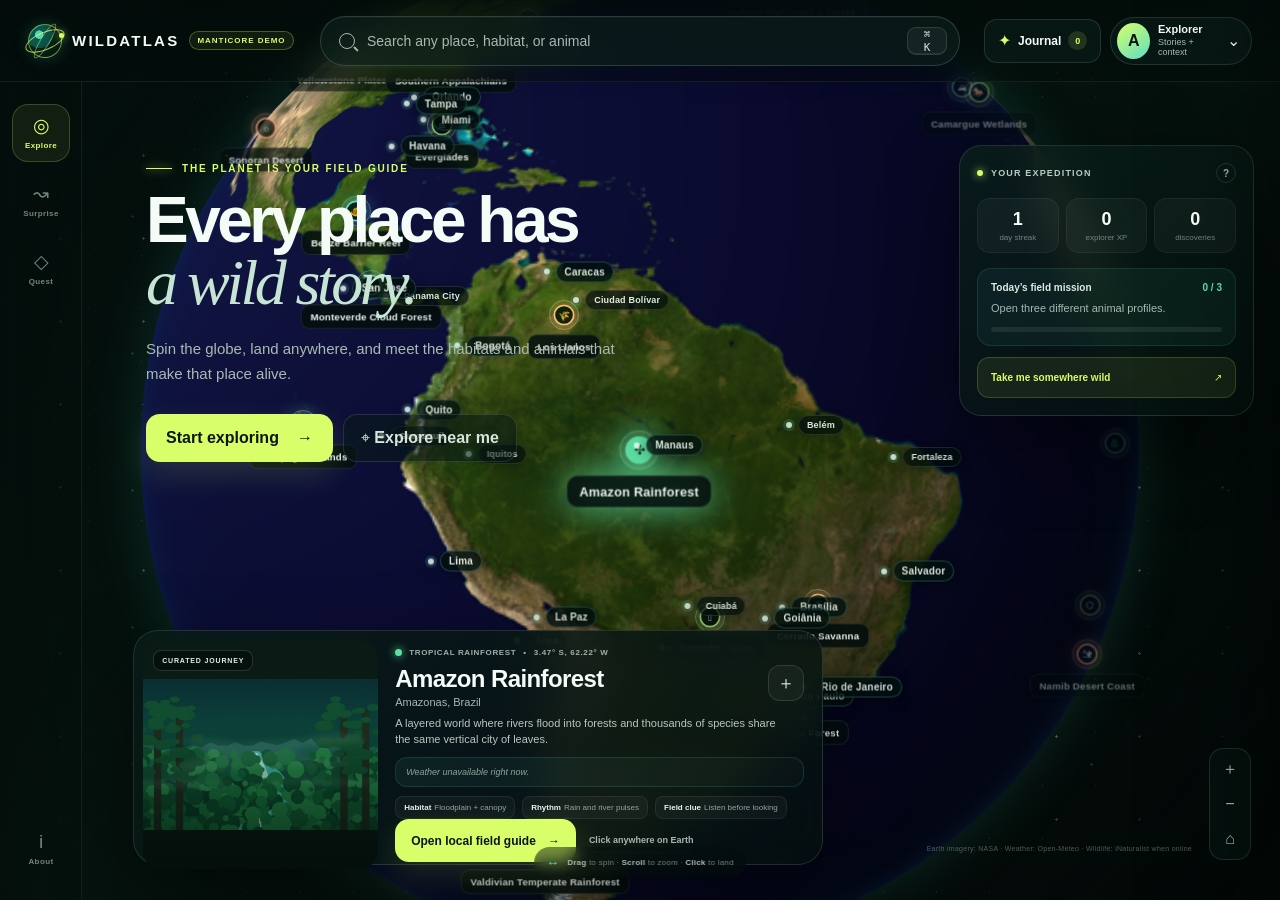
==== commit bcad6513: "Show full species photos and fill profiles from catalog data. Co-authored-by: Cursor <cursoragent@cu" ====
--- a/atlas.html
+++ b/atlas.html
@@ -219,8 +219,9 @@
       <article class="species-modal">
         <button class="species-close" data-close="species" aria-label="Close animal profile">×</button>
         <div class="species-visual" id="speciesVisual">
+          <img id="speciesPhoto" class="species-photo" alt="" decoding="async" />
           <div class="species-visual-shade"></div>
-          <span class="species-big-icon" id="speciesBigIcon">🐆</span>
+          <span class="species-big-icon" id="speciesBigIcon" aria-hidden="true">🐆</span>
           <div class="photo-credit" id="photoCredit"></div>
         </div>
         <div class="species-body">
--- a/atlas.css
+++ b/atlas.css
@@ -534,9 +534,9 @@
 }
 .place-card.bump { animation: card-bump .42s var(--ease); }
 @keyframes card-bump { 0%{transform:translateY(8px);opacity:.5}100%{transform:translateY(0);opacity:1} }
-.place-image-wrap { position: relative; border-radius: 18px; overflow: hidden; min-width: 0; }
-.place-image-wrap::after { content:""; position:absolute; inset:0; background:linear-gradient(180deg,transparent 35%,rgba(2,10,8,.72)); }
-.place-image-wrap img { width: 100%; height: 100%; object-fit: cover; display: block; transition: transform 7s ease; }
+.place-image-wrap { position: relative; border-radius: 18px; overflow: hidden; min-width: 0; background: #0a1a15; }
+.place-image-wrap::after { content:""; position:absolute; inset:0; background:linear-gradient(180deg,transparent 35%,rgba(2,10,8,.72)); pointer-events:none; }
+.place-image-wrap img { width: 100%; height: 100%; object-fit: contain; object-position: center; display: block; transition: transform 7s ease; }
 .place-card:hover .place-image-wrap img { transform: scale(1.05); }
 .image-badge { position: absolute; z-index: 2; left: 10px; top: 10px; padding: 6px 8px; border-radius: 8px; background: rgba(3,14,12,.66); border: 1px solid rgba(255,255,255,.14); color: #e4eee8; font-size: 7px; font-weight: 850; letter-spacing: .12em; backdrop-filter: blur(9px); }
 .place-content { padding: 8px 9px 7px 0; min-width: 0; display: flex; flex-direction: column; }
@@ -784,7 +784,7 @@
 }
 .guide-panel.open { transform: translateX(0); }
 .guide-scroll { height: 100%; overflow: auto; overscroll-behavior: contain; }
-.guide-hero { position: relative; min-height: 330px; padding: 26px; display: flex; align-items: flex-end; background-size: cover; background-position: center; }
+.guide-hero { position: relative; min-height: 330px; padding: 26px; display: flex; align-items: flex-end; background-color: #071410; background-size: contain; background-repeat: no-repeat; background-position: center; }
 .guide-hero-shade { position:absolute; inset:0; background:linear-gradient(180deg,rgba(1,7,6,.12),rgba(2,10,8,.92)); }
 .guide-close { position:absolute; z-index:2; right:20px; top:20px; width:42px; height:42px; border:1px solid rgba(255,255,255,.18); border-radius:13px; background:rgba(3,14,12,.6); color:#fff; cursor:pointer; backdrop-filter:blur(9px); font-size:20px; }
 .guide-hero-copy { position:relative; z-index:1; max-width:580px; }
@@ -812,7 +812,7 @@
 .species-grid { display:grid; grid-template-columns:repeat(2,minmax(0,1fr)); gap:11px; }
 .species-card { position:relative; min-height:225px; overflow:hidden; padding:0; border:1px solid var(--line); border-radius:18px; background:#102821; cursor:pointer; text-align:left; }
 .species-card:hover { border-color:rgba(216,255,105,.3); transform:translateY(-2px); }
-.species-card-media { position:absolute; inset:0; background-size:cover; background-position:center; transition:transform .45s var(--ease); }
+.species-card-media { position:absolute; inset:0; background-color:#0a1a15; background-size:contain; background-repeat:no-repeat; background-position:center; transition:transform .45s var(--ease); }
 .species-card:hover .species-card-media { transform:scale(1.035); }
 .species-card-media::after { content:""; position:absolute; inset:0; background:linear-gradient(180deg,rgba(2,10,8,.05) 20%,rgba(2,10,8,.92) 90%); }
 .species-card-icon { position:absolute; left:18px; top:17px; z-index:1; font-size:34px; filter:drop-shadow(0 5px 12px rgba(0,0,0,.45)); }
@@ -878,9 +878,43 @@
   animation: panel-in .32s var(--ease) both;
 }
 .species-close { position:absolute; z-index:4; right:18px; top:18px; width:40px; height:40px; border:1px solid var(--line); border-radius:12px; background:rgba(4,16,13,.7); color:#fff; cursor:pointer; font-size:20px; backdrop-filter:blur(8px); }
-.species-visual { position:relative; min-width:0; background-size:cover; background-position:center; display:flex; align-items:center; justify-content:center; }
-.species-visual-shade { position:absolute; inset:0; background:linear-gradient(180deg,rgba(2,8,7,.05),rgba(2,8,7,.7)); }
-.species-big-icon { position:relative; z-index:1; font-size:110px; filter:drop-shadow(0 20px 24px rgba(0,0,0,.45)); }
+.species-visual {
+  position: relative;
+  min-width: 0;
+  min-height: 0;
+  background: #071410;
+  display: flex;
+  align-items: center;
+  justify-content: center;
+  overflow: hidden;
+}
+.species-photo {
+  position: absolute;
+  inset: 0;
+  width: 100%;
+  height: 100%;
+  object-fit: contain;
+  object-position: center;
+  display: none;
+  background: #071410;
+}
+.species-visual.has-photo .species-photo { display: block; }
+.species-visual.has-photo .species-big-icon { display: none; }
+.species-visual-shade {
+  position: absolute;
+  inset: 0;
+  pointer-events: none;
+  background: linear-gradient(180deg, rgba(2, 8, 7, 0.02), rgba(2, 8, 7, 0.55));
+}
+.species-visual.has-photo .species-visual-shade {
+  background: linear-gradient(180deg, transparent 55%, rgba(2, 8, 7, 0.72));
+}
+.species-big-icon {
+  position: relative;
+  z-index: 1;
+  font-size: 110px;
+  filter: drop-shadow(0 20px 24px rgba(0, 0, 0, 0.45));
+}
 .photo-credit { position:absolute; z-index:2; left:16px; right:16px; bottom:14px; color:rgba(235,245,239,.65); font-size:7px; line-height:1.4; }
 .photo-credit a { color:rgba(235,245,239,.9); text-decoration:underline; text-underline-offset:2px; }
 .species-body { padding:38px 40px 60px; overflow:auto; }
@@ -1064,7 +1098,8 @@
   .species-grid { grid-template-columns:1fr; }
   .species-card { min-height:205px; }
   .story-grid { grid-template-columns:1fr; }
-  .species-modal { width:calc(100vw - 16px); height:calc(100vh - 16px); grid-template-columns:1fr; grid-template-rows:34% 66%; border-radius:20px; }
+  .species-modal { width:calc(100vw - 16px); height:calc(100vh - 16px); grid-template-columns:1fr; grid-template-rows:minmax(42%, 46%) minmax(0, 1fr); border-radius:20px; }
+  .species-body { padding: 22px 18px 40px; }
   .species-body { padding:24px 20px 44px; }
   .species-body h2 { font-size:34px; }
   .species-big-icon { font-size:80px; }
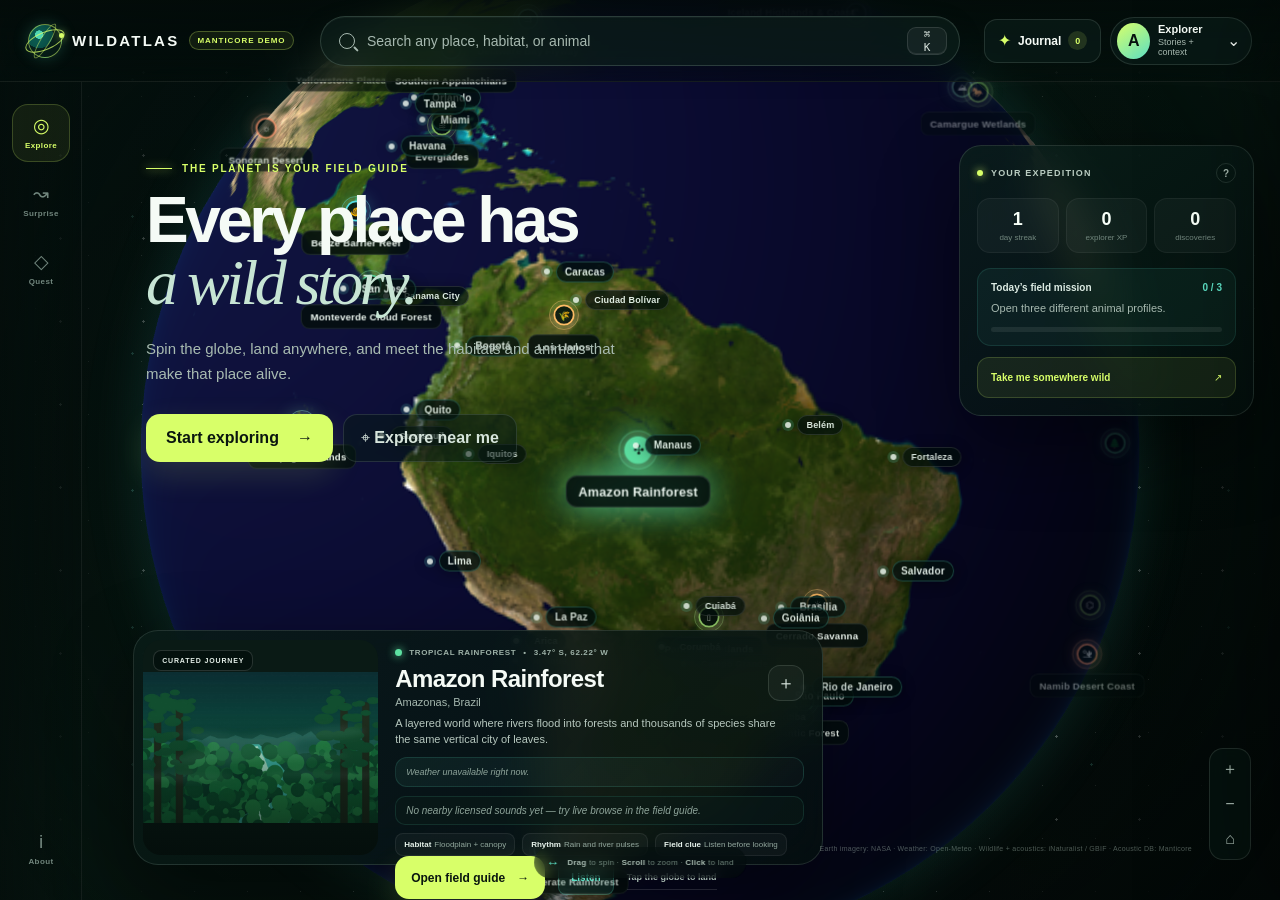
==== commit 742afed1: "Wire habitat acoustics and mobile scrollable sheets into WildAtlas. Play local/live soundscapes from" ====
--- a/atlas.html
+++ b/atlas.html
@@ -88,11 +88,15 @@
       </aside>
 
       <section class="place-card" id="placeCard" aria-label="Selected location">
+        <button type="button" class="place-sheet-handle" id="placeSheetToggle" aria-expanded="false" aria-controls="placeContent">
+          <span class="sheet-grip" aria-hidden="true"></span>
+          <span class="sheet-toggle-label">Expand details</span>
+        </button>
         <div class="place-image-wrap">
           <img id="placeImage" src="assets/biome-rainforest.jpg" alt="Stylized tropical rainforest habitat" />
           <span class="image-badge" id="placeImageBadge">CURATED JOURNEY</span>
         </div>
-        <div class="place-content">
+        <div class="place-content" id="placeContent">
           <div class="place-kicker">
             <span class="biome-dot" id="biomeDot"></span>
             <span id="placeBiome">Tropical rainforest</span>
@@ -110,10 +114,14 @@
           <div class="place-weather" id="placeWeather" aria-live="polite">
             <span class="weather-loading">Loading local weather…</span>
           </div>
+          <div class="place-acoustic" id="placeAcoustic" aria-live="polite">
+            <span class="acoustic-loading">Resolving local soundscape…</span>
+          </div>
           <div class="place-stats" id="placeStats"></div>
           <div class="place-actions">
-            <button class="primary-button compact" id="openGuideButton">Open local field guide <span aria-hidden="true">→</span></button>
-            <button class="text-button" id="dropPinHint">Click anywhere on Earth</button>
+            <button class="primary-button compact" id="openGuideButton">Open field guide <span aria-hidden="true">→</span></button>
+            <button class="listen-button" id="listenPlaceButton" type="button">Listen</button>
+            <button class="text-button" id="dropPinHint">Tap the globe to land</button>
           </div>
         </div>
       </section>
@@ -130,7 +138,7 @@
       <span><strong>Drag</strong> to spin · <strong>Scroll</strong> to zoom · <strong>Click</strong> to land</span>
     </div>
 
-    <div class="data-credit">Earth imagery: NASA · Weather: Open-Meteo · Wildlife: iNaturalist when online</div>
+    <div class="data-credit">Earth imagery: NASA · Weather: Open-Meteo · Wildlife + acoustics: iNaturalist / GBIF · Acoustic DB: Manticore</div>
 
     <div class="profile-popover" id="profilePopover" hidden>
       <div class="popover-head">
@@ -183,6 +191,7 @@
 
     <aside class="guide-panel" id="guidePanel" aria-hidden="true" aria-label="Local field guide">
       <div class="guide-scroll">
+        <div class="guide-sheet-handle" aria-hidden="true"><span class="sheet-grip"></span></div>
         <header class="guide-hero" id="guideHero">
           <div class="guide-hero-shade"></div>
           <button class="guide-close" id="closeGuide" aria-label="Close field guide">×</button>
@@ -201,6 +210,7 @@
           </div>
           <div class="guide-tools">
             <button id="refreshLiveSpecies" class="sync-button"><span class="sync-dot"></span><span id="syncLabel">Load live sightings</span></button>
+            <button id="refreshAcoustic" class="sync-button acoustic-sync" type="button"><span class="sync-dot"></span><span id="acousticSyncLabel">Browse live soundscape</span></button>
             <label class="radius-control">Radius
               <select id="radiusSelect">
                 <option value="25">25 km</option>
@@ -268,9 +278,18 @@
           <div><strong>02</strong><h3>Learn your way</h3><p>Switch between quick visual explanations, narrative context, and scientific detail.</p></div>
           <div><strong>03</strong><h3>Collect wonder</h3><p>Save species, complete small missions, and build a personal field journal without an account.</p></div>
         </div>
+        <div class="credits-box products-box">
+          <strong>WildAtlas products</strong>
+          <p class="product-links">
+            <a href="/">Field Node</a>
+            <span aria-hidden="true">·</span>
+            <a href="/nestvue">NestVue</a>
+          </p>
+          <p>Private, local-first wildlife hardware from Manticore — habitat-scale Field Nodes, or NestVue for backyard nest monitoring.</p>
+        </div>
         <div class="credits-box">
           <strong>Prototype data and imagery</strong>
-          <p>NASA Blue Marble earth texture; optional live observations and photo attribution from iNaturalist; optional place search from Open-Meteo / GeoNames. Curated educational copy is illustrative and should be editorially reviewed before production use.</p>
+          <p>NASA Blue Marble earth texture; optional live observations, photos, and sounds from iNaturalist; GBIF sound occurrences for live acoustic browse; Open-Meteo / GeoNames for places and weather. Manticore Acoustic seeds a local ecosystem soundscape database and falls back to live archives when a pin is outside coverage. Curated educational copy is illustrative and should be editorially reviewed before production use.</p>
         </div>
       </section>
     </div>
@@ -282,6 +301,8 @@
   <script src="data/places.js" defer></script>
   <script src="data/habitat-extras.js" defer></script>
   <script src="data/content.js" defer></script>
+  <script src="data/acoustic-ecosystems.js" defer></script>
+  <script src="data/acoustic-service.js" defer></script>
   <script src="app.js" defer></script>
 </body>
 </html>
--- a/atlas.css
+++ b/atlas.css
@@ -530,7 +530,10 @@
   background: linear-gradient(135deg, rgba(9,27,23,.9), rgba(5,16,14,.78));
   box-shadow: var(--shadow);
   backdrop-filter: blur(19px) saturate(1.15);
-  transition: transform .45s var(--ease), opacity .35s ease, width .4s var(--ease);
+  transition: transform .45s var(--ease), opacity .35s ease, width .4s var(--ease), height .35s var(--ease), max-height .35s var(--ease);
+}
+.place-sheet-handle {
+  display: none;
 }
 .place-card.bump { animation: card-bump .42s var(--ease); }
 @keyframes card-bump { 0%{transform:translateY(8px);opacity:.5}100%{transform:translateY(0);opacity:1} }
@@ -539,7 +542,18 @@
 .place-image-wrap img { width: 100%; height: 100%; object-fit: contain; object-position: center; display: block; transition: transform 7s ease; }
 .place-card:hover .place-image-wrap img { transform: scale(1.05); }
 .image-badge { position: absolute; z-index: 2; left: 10px; top: 10px; padding: 6px 8px; border-radius: 8px; background: rgba(3,14,12,.66); border: 1px solid rgba(255,255,255,.14); color: #e4eee8; font-size: 7px; font-weight: 850; letter-spacing: .12em; backdrop-filter: blur(9px); }
-.place-content { padding: 8px 9px 7px 0; min-width: 0; display: flex; flex-direction: column; }
+.place-content { padding: 8px 9px 7px 0; min-width: 0; display: flex; flex-direction: column; min-height: 0; }
+.sheet-grip {
+  display: block;
+  width: 42px;
+  height: 4px;
+  margin: 0 auto;
+  border-radius: 99px;
+  background: rgba(255,255,255,.28);
+}
+.guide-sheet-handle {
+  display: none;
+}
 .place-kicker { display: flex; align-items: center; gap: 7px; color: #9eb2a8; font-size: 8px; font-weight: 800; letter-spacing: .08em; text-transform: uppercase; }
 .biome-dot { width: 7px; height: 7px; border-radius: 50%; background: var(--lime); box-shadow: 0 0 8px currentColor; }
 .place-title-row { margin-top: 8px; display: flex; justify-content: space-between; gap: 12px; align-items: flex-start; }
@@ -584,6 +598,145 @@
 .place-weather .weather-meta b { color: #dcece3; font-weight: 750; }
 .place-weather .weather-loading,
 .place-weather .weather-error { color: #8fa59b; font-style: italic; }
+
+.place-acoustic {
+  display: grid;
+  gap: 6px;
+  margin: 0 0 8px;
+  padding: 8px 10px;
+  border-radius: 10px;
+  border: 1px solid rgba(93, 224, 197, .12);
+  background: rgba(12, 28, 24, .55);
+}
+.place-acoustic .acoustic-loading,
+.place-acoustic .acoustic-error {
+  color: #8fa59b;
+  font-style: italic;
+  font-size: 10px;
+}
+.acoustic-head {
+  display: flex;
+  align-items: baseline;
+  justify-content: space-between;
+  gap: 8px;
+}
+.acoustic-head small {
+  color: var(--mint);
+  font-size: 8px;
+  font-weight: 850;
+  letter-spacing: .12em;
+}
+.acoustic-head span {
+  color: #8fa59b;
+  font-size: 9px;
+}
+.acoustic-now {
+  display: flex;
+  flex-direction: column;
+  gap: 2px;
+}
+.acoustic-now strong {
+  color: #e8f4ed;
+  font-size: 12px;
+  font-weight: 750;
+}
+.acoustic-now em {
+  color: #92a79d;
+  font-size: 10px;
+  font-style: normal;
+}
+.acoustic-controls {
+  display: flex;
+  align-items: center;
+  gap: 8px;
+}
+.acoustic-controls button,
+.listen-button {
+  height: 28px;
+  padding: 0 10px;
+  border-radius: 8px;
+  border: 1px solid rgba(93, 224, 197, .22);
+  background: rgba(93, 224, 197, .1);
+  color: var(--mint);
+  font-size: 10px;
+  font-weight: 800;
+  cursor: pointer;
+}
+.listen-button {
+  height: 34px;
+  padding: 0 12px;
+}
+.acoustic-controls button.playing {
+  background: rgba(93, 224, 197, .22);
+}
+.acoustic-controls .acoustic-meta {
+  color: #8fa59b;
+  font-size: 9px;
+  line-height: 1.35;
+}
+.acoustic-credit {
+  color: #7f968c;
+  font-size: 8px;
+  line-height: 1.4;
+}
+.acoustic-credit a { color: #9fd9c8; }
+
+.habitat-acoustic {
+  display: grid;
+  gap: 10px;
+  padding: 12px;
+  border-radius: 12px;
+  border: 1px solid rgba(93, 224, 197, .12);
+  background: rgba(10, 22, 19, .45);
+  margin-bottom: 12px;
+}
+.habitat-acoustic-head small {
+  color: var(--lime);
+  font-size: 8px;
+  font-weight: 850;
+  letter-spacing: .14em;
+}
+.habitat-acoustic-head strong {
+  display: block;
+  margin-top: 4px;
+  font-size: 15px;
+}
+.habitat-acoustic-head p {
+  margin: 4px 0 0;
+  color: var(--muted);
+  font-size: 11px;
+}
+.acoustic-track-list {
+  display: grid;
+  gap: 6px;
+}
+.acoustic-track {
+  display: grid;
+  grid-template-columns: auto 1fr auto;
+  gap: 8px;
+  align-items: center;
+  padding: 8px 10px;
+  border-radius: 10px;
+  border: 1px solid rgba(255,255,255,.06);
+  background: rgba(255,255,255,.03);
+  color: inherit;
+  text-align: left;
+  cursor: pointer;
+}
+.acoustic-track.active {
+  border-color: rgba(93, 224, 197, .28);
+  background: rgba(93, 224, 197, .08);
+}
+.acoustic-track b { color: #e8f4ed; font-size: 11px; }
+.acoustic-track span { color: var(--muted); font-size: 9px; }
+.acoustic-track em {
+  color: var(--mint);
+  font-size: 9px;
+  font-style: normal;
+  font-weight: 700;
+}
+.sync-button.acoustic-sync { border-color: rgba(255, 189, 102, .2); color: #ffd9a0; background: rgba(255, 189, 102, .06); }
+
 .place-stats { display: flex; gap: 7px; flex-wrap: wrap; }
 .habitat-weather {
   display: grid;
@@ -783,7 +936,14 @@
   overflow: hidden;
 }
 .guide-panel.open { transform: translateX(0); }
-.guide-scroll { height: 100%; overflow: auto; overscroll-behavior: contain; }
+.guide-scroll {
+  height: 100%;
+  overflow: auto;
+  overscroll-behavior: contain;
+  -webkit-overflow-scrolling: touch;
+  scroll-behavior: smooth;
+  touch-action: pan-y;
+}
 .guide-hero { position: relative; min-height: 330px; padding: 26px; display: flex; align-items: flex-end; background-color: #071410; background-size: contain; background-repeat: no-repeat; background-position: center; }
 .guide-hero-shade { position:absolute; inset:0; background:linear-gradient(180deg,rgba(1,7,6,.12),rgba(2,10,8,.92)); }
 .guide-close { position:absolute; z-index:2; right:20px; top:20px; width:42px; height:42px; border:1px solid rgba(255,255,255,.18); border-radius:13px; background:rgba(3,14,12,.6); color:#fff; cursor:pointer; backdrop-filter:blur(9px); font-size:20px; }
@@ -986,6 +1146,26 @@
 .credits-box { margin-top:19px; padding:15px; border-radius:14px; background:rgba(93,224,197,.055); border:1px solid rgba(93,224,197,.13); }
 .credits-box strong { font-size:10px; }
 .credits-box p { margin:6px 0 0; color:var(--muted); font-size:9px; line-height:1.55; }
+.products-box .product-links {
+  display:flex;
+  flex-wrap:wrap;
+  align-items:center;
+  gap:0.55rem 0.75rem;
+  margin-top:10px;
+  font-size:13px;
+  font-weight:700;
+  letter-spacing:.01em;
+}
+.products-box .product-links a {
+  color:var(--lime);
+  text-decoration:none;
+}
+.products-box .product-links a:hover {
+  text-decoration:underline;
+  text-underline-offset:0.18em;
+}
+.products-box .product-links span { color:var(--muted); font-weight:500; }
+.products-box > p:last-child { margin-top:10px; }
 
 .toast {
   position:fixed;
@@ -1019,7 +1199,7 @@
 }
 
 @media (max-width: 940px) {
-  :root { --topbar-h: 68px; --rail-w: 0px; }
+  :root { --topbar-h: 68px; --rail-w: 0px; --sheet-rail: calc(72px + env(safe-area-inset-bottom, 0px)); }
   .app-shell { min-height: 540px; }
   .topbar { grid-template-columns: auto 1fr auto; padding: 10px 13px; gap: 10px; }
   .brand-word, .beta-pill { display: none; }
@@ -1030,7 +1210,7 @@
   .journal-button { width: 42px; padding: 0; justify-content: center; }
   .journal-button .badge-count { position:absolute; margin: -27px -32px 0 0; }
   .profile-button { display: none; }
-  .side-rail { top:auto; left:50%; bottom:max(12px,env(safe-area-inset-bottom)); transform:translateX(-50%); width:auto; height:64px; padding:5px; flex-direction:row; border:1px solid var(--line); border-radius:20px; background:rgba(5,18,15,.9); backdrop-filter:blur(18px); }
+  .side-rail { top:auto; left:50%; bottom:max(12px,env(safe-area-inset-bottom)); transform:translateX(-50%); width:auto; height:64px; padding:5px; flex-direction:row; border:1px solid var(--line); border-radius:20px; background:rgba(5,18,15,.9); backdrop-filter:blur(18px); z-index: 40; }
   .rail-button { width:58px; min-height:52px; }
   .rail-button:last-child { margin-top:0; }
   .experience { inset: var(--topbar-h) 0 0 0; }
@@ -1038,16 +1218,177 @@
   .hero-copy { top: 44px; left: 22px; width: min(550px, calc(100vw - 44px)); }
   .hero-copy h1 { font-size: clamp(42px, 9vw, 66px); }
   .hero-sub { font-size: 13px; width: min(440px, 85vw); }
-  .place-card { left: 15px; right: 15px; bottom: 86px; width: auto; min-width:0; height: 205px; grid-template-columns: 170px 1fr; }
-  .place-summary { display:none; }
-  .place-stats { margin-top:8px; }
-  .globe-hud { right: 14px; bottom: 162px; }
+  .hero-copy.dimmed { opacity: 0; pointer-events: none; transform: translateY(-8px); }
+
+  .place-card {
+    left: 10px;
+    right: 10px;
+    bottom: var(--sheet-rail);
+    width: auto;
+    min-width: 0;
+    height: auto;
+    max-height: min(38vh, 320px);
+    display: flex;
+    flex-direction: column;
+    gap: 0;
+    padding: 0 0 8px;
+    border-radius: 22px 22px 18px 18px;
+    overflow: hidden;
+  }
+  .place-card.expanded {
+    max-height: min(72vh, calc(100dvh - var(--topbar-h) - var(--sheet-rail) - 12px));
+  }
+  .place-sheet-handle {
+    display: flex;
+    flex-direction: column;
+    align-items: center;
+    gap: 6px;
+    width: 100%;
+    padding: 10px 12px 6px;
+    border: 0;
+    background: transparent;
+    color: #9eb2a8;
+    cursor: pointer;
+    flex: 0 0 auto;
+    touch-action: manipulation;
+  }
+  .place-sheet-handle .sheet-toggle-label {
+    font-size: 9px;
+    font-weight: 750;
+    letter-spacing: .08em;
+    text-transform: uppercase;
+  }
+  .place-image-wrap {
+    display: none;
+  }
+  .place-content {
+    padding: 0 14px 10px;
+    overflow-x: hidden;
+    overflow-y: auto;
+    overscroll-behavior: contain;
+    -webkit-overflow-scrolling: touch;
+    touch-action: pan-y;
+    flex: 1 1 auto;
+    min-height: 0;
+    scrollbar-width: thin;
+  }
+  .place-summary {
+    display: block;
+    margin: 6px 0 10px;
+    font-size: 12px;
+    line-height: 1.45;
+    max-width: none;
+  }
+  .place-card:not(.expanded) .place-summary,
+  .place-card:not(.expanded) .place-stats,
+  .place-card:not(.expanded) .acoustic-credit,
+  .place-card:not(.expanded) .acoustic-head {
+    display: none;
+  }
+  .place-stats { margin-top: 8px; display: flex; }
+  .place-weather, .place-acoustic {
+    margin-bottom: 8px;
+  }
+  .place-actions {
+    position: sticky;
+    bottom: 0;
+    margin-top: 4px;
+    padding-top: 8px;
+    gap: 8px;
+    flex-wrap: wrap;
+    background: linear-gradient(180deg, transparent, rgba(5,16,14,.96) 28%);
+  }
+  .place-actions .primary-button.compact,
+  .place-actions .listen-button {
+    min-height: 44px;
+    flex: 1 1 auto;
+  }
+  .place-actions .text-button {
+    display: none;
+  }
+  .place-card.guide-open-hidden {
+    opacity: 0;
+    pointer-events: none;
+    transform: translateY(18px);
+  }
+
+  .globe-hud { right: 14px; bottom: calc(var(--sheet-rail) + 210px); }
   .interaction-hint, .data-credit { display:none; }
   .profile-popover { right:12px; top:64px; }
-  .search-panel { width: calc(100vw - 24px); height: calc(100vh - 24px); }
-  .search-body { grid-template-columns: 1fr; }
-  .search-aside { display:none; }
-  .guide-panel { width:100vw; }
+  .search-panel { width: calc(100vw - 24px); height: calc(100dvh - 24px); max-height: calc(100dvh - 24px); display: flex; flex-direction: column; }
+  .search-body { grid-template-columns: 1fr; min-height: 0; flex: 1 1 auto; height: auto; }
+  .search-main { overflow: auto; -webkit-overflow-scrolling: touch; overscroll-behavior: contain; touch-action: pan-y; }
+  .search-aside { display: none; }
+
+  .guide-panel {
+    top: auto;
+    left: 0;
+    right: 0;
+    bottom: 0;
+    width: 100vw;
+    height: min(90dvh, calc(100dvh - env(safe-area-inset-top, 0px)));
+    max-height: 90dvh;
+    border-left: none;
+    border-top: 1px solid var(--line-strong);
+    border-radius: 22px 22px 0 0;
+    box-shadow: 0 -28px 80px rgba(0,0,0,.55);
+    transform: translateY(105%);
+  }
+  .guide-panel.open { transform: translateY(0); }
+  .guide-sheet-handle {
+    display: flex;
+    justify-content: center;
+    padding: 10px 0 2px;
+    position: sticky;
+    top: 0;
+    z-index: 6;
+    background: #081713;
+  }
+  .guide-hero { min-height: 180px; padding: 16px 18px 20px; background-size: cover; }
+  .guide-sticky {
+    align-items: stretch;
+    flex-direction: column;
+    gap: 10px;
+    padding: 10px 12px;
+  }
+  .guide-tabs {
+    width: 100%;
+    overflow-x: auto;
+    overscroll-behavior-x: contain;
+    -webkit-overflow-scrolling: touch;
+    scrollbar-width: none;
+  }
+  .guide-tabs::-webkit-scrollbar { display: none; }
+  .guide-tabs button {
+    flex: 1 0 auto;
+    min-height: 42px;
+    padding: 0 12px;
+  }
+  .guide-tools {
+    width: 100%;
+    overflow-x: auto;
+    gap: 8px;
+    padding-bottom: 2px;
+    -webkit-overflow-scrolling: touch;
+    scrollbar-width: none;
+  }
+  .guide-tools::-webkit-scrollbar { display: none; }
+  .guide-tools .sync-button,
+  .guide-tools .radius-control {
+    flex: 0 0 auto;
+    min-height: 40px;
+  }
+  .guide-content {
+    padding: 16px 14px calc(28px + env(safe-area-inset-bottom, 0px));
+  }
+  .species-grid { grid-template-columns: 1fr; }
+  .habitat-weather,
+  .habitat-acoustic {
+    grid-template-columns: 1fr;
+  }
+  .acoustic-track-list {
+    max-height: none;
+  }
 }
 
 @media (max-width: 640px) {
@@ -1055,25 +1396,33 @@
   .search-placeholder { display:none; }
   .search-trigger .search-icon { margin-right:4px; }
   .hero-copy { top: 24px; }
-  .hero-copy h1 { font-size: 44px; }
+  .hero-copy h1 { font-size: 40px; }
   .hero-sub { margin-top: 14px; line-height:1.5; }
   .hero-actions { margin-top:17px; }
   .ghost-button { display:none; }
   .primary-button { min-height:44px; }
-  .place-card { height: 170px; grid-template-columns: 118px 1fr; gap:10px; padding:7px; border-radius:20px; }
-  .place-content { padding:5px 6px 5px 0; }
-  .place-title-row h2 { font-size:18px; }
-  .place-title-row p { font-size:9px; }
-  .place-kicker { font-size:6px; }
+  .place-card {
+    max-height: min(36vh, 280px);
+    border-radius: 20px 20px 16px 16px;
+  }
+  .place-card.expanded {
+    max-height: min(78vh, calc(100dvh - var(--topbar-h) - var(--sheet-rail) - 8px));
+  }
+  .place-content { padding: 0 12px 8px; }
+  .place-title-row h2 { font-size: 20px; }
+  .place-title-row p { font-size: 11px; }
+  .place-kicker { font-size: 8px; }
   .place-kicker span:nth-child(n+3) { display:none; }
-  .place-weather { margin-bottom:6px; padding:6px 8px; gap:6px 8px; }
-  .place-weather .weather-temp { font-size:15px; }
-  .place-weather .weather-meta { display:none; }
-  .place-stats { display:none; }
+  .place-weather { margin-bottom:6px; padding:8px 10px; gap:6px 8px; }
+  .place-weather .weather-temp { font-size:16px; }
+  .place-weather .weather-meta { display:flex; }
+  .place-acoustic { margin-bottom:6px; padding:8px 10px; }
+  .place-stats { display:flex; flex-wrap:wrap; }
   .place-actions { gap:8px; }
-  .primary-button.compact { min-height:37px; padding:0 11px; font-size:9px; gap:6px; }
+  .primary-button.compact { min-height:44px; padding:0 12px; font-size:11px; gap:6px; }
+  .listen-button { min-height:44px; font-size:11px; }
   .text-button { display:none; }
-  .round-save { width:31px; height:31px; }
+  .round-save { width:36px; height:36px; }
   .image-badge { font-size:5px; padding:5px 6px; }
   .globe-hud { display:none; }
   .side-rail { height:60px; bottom:max(8px,env(safe-area-inset-bottom)); }
@@ -1088,27 +1437,47 @@
   .section-heading small { display:none; }
   .result-row { grid-template-columns:48px 1fr; }
   .result-meta { display:none; }
-  .guide-hero { min-height:270px; padding:20px; }
-  .guide-hero-copy h2 { font-size:34px; }
-  .guide-sticky { align-items:flex-start; flex-direction:column; padding:10px 12px; }
-  .guide-tabs { width:100%; }
-  .guide-tabs button { flex:1; padding:0 7px; }
-  .guide-tools { width:100%; justify-content:space-between; }
-  .guide-content { padding:17px 12px 40px; }
-  .species-grid { grid-template-columns:1fr; }
-  .species-card { min-height:205px; }
+  .guide-hero { min-height:160px; padding:16px; }
+  .guide-hero-copy h2 { font-size:28px; }
+  .guide-content { padding:14px 12px calc(36px + env(safe-area-inset-bottom, 0px)); }
+  .species-card { min-height:190px; }
   .story-grid { grid-template-columns:1fr; }
-  .species-modal { width:calc(100vw - 16px); height:calc(100vh - 16px); grid-template-columns:1fr; grid-template-rows:minmax(42%, 46%) minmax(0, 1fr); border-radius:20px; }
-  .species-body { padding: 22px 18px 40px; }
-  .species-body { padding:24px 20px 44px; }
-  .species-body h2 { font-size:34px; }
-  .species-big-icon { font-size:80px; }
+  .species-modal {
+    width:100vw;
+    height:100dvh;
+    max-height:100dvh;
+    border-radius:0;
+    grid-template-columns:1fr;
+    grid-template-rows:minmax(34%, 38%) minmax(0, 1fr);
+  }
+  .species-body {
+    padding: 20px 16px calc(28px + env(safe-area-inset-bottom, 0px));
+    overflow:auto;
+    -webkit-overflow-scrolling: touch;
+    overscroll-behavior: contain;
+    touch-action: pan-y;
+  }
+  .species-body h2 { font-size:30px; }
+  .species-big-icon { font-size:72px; }
   .fact-grid { grid-template-columns:1fr 1fr; }
-  .journal-panel, .about-panel { width:calc(100vw - 18px); max-height:calc(100vh - 18px); border-radius:20px; }
-  .saved-grid { grid-template-columns:1fr 1fr; }
-  .about-panel { padding:28px 20px; }
-  .about-panel h2 { font-size:34px; }
+  .journal-panel, .about-panel {
+    width:100vw;
+    max-height:100dvh;
+    height:100dvh;
+    border-radius:0;
+    overflow:auto;
+    -webkit-overflow-scrolling: touch;
+    overscroll-behavior: contain;
+    padding-bottom: calc(24px + env(safe-area-inset-bottom, 0px));
+  }
+  .saved-grid { grid-template-columns:1fr; }
+  .about-panel { padding:24px 18px; }
+  .about-panel h2 { font-size:30px; }
   .about-grid { grid-template-columns:1fr; }
+  .overlay {
+    align-items: stretch;
+    justify-content: stretch;
+  }
 }
 
 @media (max-height: 760px) and (min-width: 941px) {
